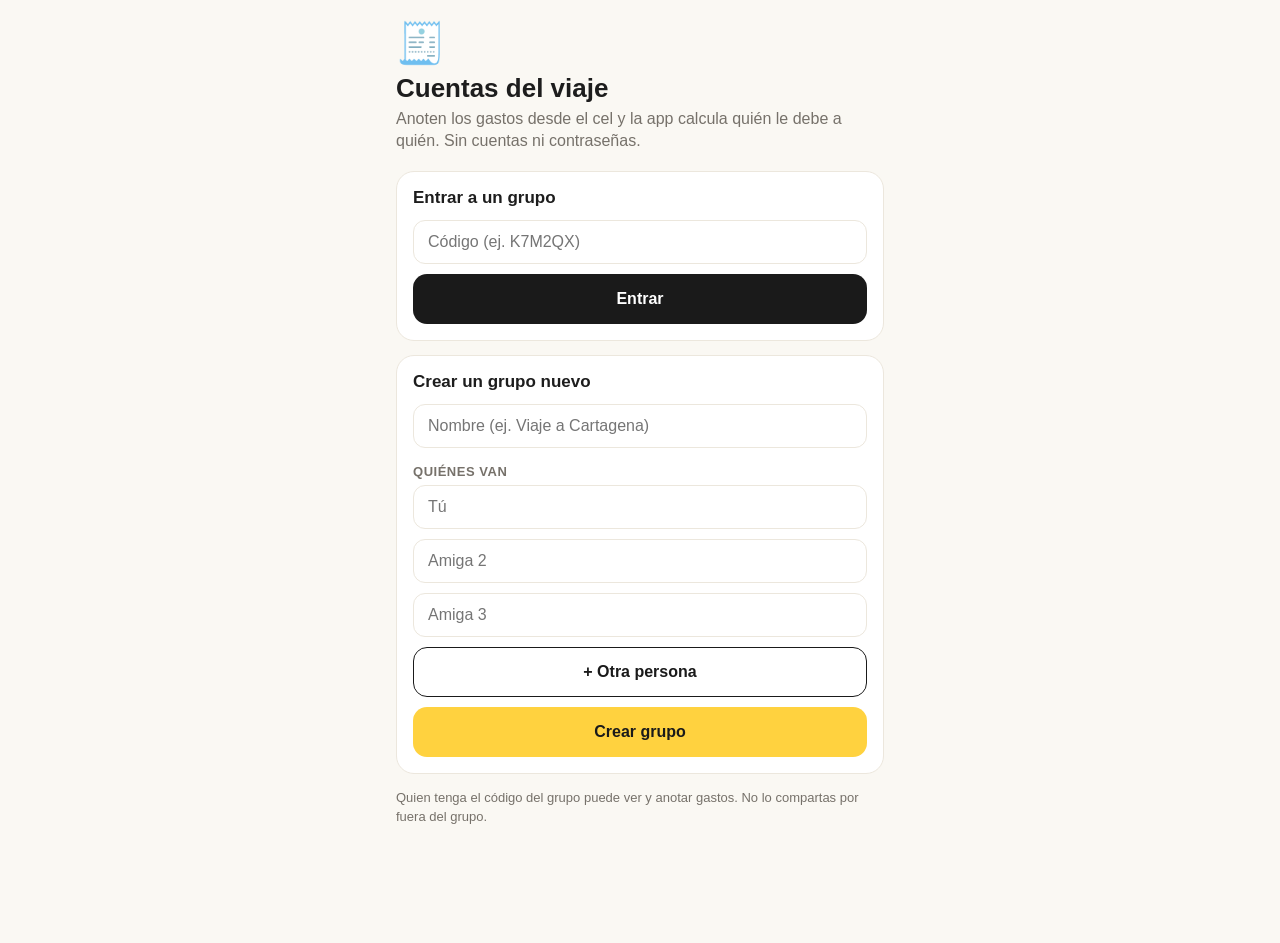
==== viaje/index.html @ 3c7a9ba4 "Agrega /viaje: cuentas compartidas del viaje (tipo Splitwise) Página independiente, sin enlaces desd" ====
<!DOCTYPE html>
<html lang="es">
<head>
<meta charset="utf-8">
<meta name="viewport" content="width=device-width, initial-scale=1, viewport-fit=cover">
<meta name="robots" content="noindex, nofollow">
<meta name="theme-color" content="#1A1A1A">
<title>Cuentas del viaje</title>
<style>
:root{--neg:#1A1A1A;--am:#FFD23F;--bg:#FAF8F3;--tx:#1d1d1d;--mut:#76716a;--ok:#1f8a4c;--debe:#c2410c;--card:#fff;--line:#ece7dd}
*{box-sizing:border-box;-webkit-tap-highlight-color:transparent}
html,body{margin:0;background:var(--bg);color:var(--tx);font-family:-apple-system,BlinkMacSystemFont,"Segoe UI",Roboto,Helvetica,Arial,sans-serif;font-size:16px;-webkit-font-smoothing:antialiased}
body{padding-bottom:calc(96px + env(safe-area-inset-bottom))}
.wrap{max-width:520px;margin:0 auto;padding:20px 16px}
h1{font-size:26px;margin:6px 0 4px}
h2{font-size:17px;margin:0 0 12px}
h3{font-size:19px;margin:0 0 14px}
.sub{color:var(--mut);margin:0 0 18px;line-height:1.4}
.logo{font-size:40px}
.card{background:var(--card);border:1px solid var(--line);border-radius:18px;padding:16px;margin-bottom:14px}
input,select{width:100%;font:inherit;font-size:16px;padding:12px 14px;border:1.5px solid var(--line);border-radius:12px;background:#fff;color:var(--tx);margin-bottom:10px;outline:none}
input:focus,select:focus{border-color:var(--neg)}
label{display:block;font-size:13px;font-weight:700;color:var(--mut);margin:6px 0 6px;text-transform:uppercase;letter-spacing:.04em}
.btn{display:flex;align-items:center;justify-content:center;gap:8px;width:100%;min-height:50px;border:0;border-radius:14px;background:var(--neg);color:#fff;font:inherit;font-weight:800;font-size:16px;cursor:pointer}
.btn:disabled{opacity:.5}
.btn.ghost{background:#fff;color:var(--neg);border:1.5px solid var(--neg);margin-bottom:10px}
.btn.yellow{background:var(--am);color:var(--neg)}
.btn.small{min-height:40px;width:auto;padding:0 14px;font-size:14px;border-radius:12px}
.btn.danger{background:#b91c1c}
.top{position:sticky;top:0;z-index:5;background:var(--neg);color:#fff;padding:14px 16px 10px;padding-top:calc(14px + env(safe-area-inset-top))}
.top .in{max-width:520px;margin:0 auto}
.top .t1{display:flex;align-items:center;justify-content:space-between;gap:10px}
.top .name{font-weight:800;font-size:19px;overflow:hidden;text-overflow:ellipsis;white-space:nowrap}
.code{display:inline-block;background:var(--am);color:var(--neg);font-weight:900;letter-spacing:.12em;border-radius:8px;padding:3px 9px;font-size:14px}
.top .row2{display:flex;gap:8px;align-items:center;margin-top:8px;flex-wrap:wrap}
.top a,.top button.lnk{color:#fff;background:#ffffff22;border:0;border-radius:10px;padding:7px 12px;font:inherit;font-size:13px;font-weight:700;text-decoration:none;cursor:pointer}
.tabs{display:flex;gap:6px;background:#ece7dd;border-radius:14px;padding:4px;margin:14px 0}
.tabs button{flex:1;border:0;background:transparent;font:inherit;font-weight:800;font-size:15px;padding:11px 6px;border-radius:11px;color:var(--mut);cursor:pointer}
.tabs button.on{background:#fff;color:var(--neg);box-shadow:0 1px 3px #0002}
.resumen-top{display:flex;gap:10px}
.resumen-top>div{flex:1;background:#fff;border:1px solid var(--line);border-radius:16px;padding:12px}
.resumen-top small{display:block;color:var(--mut);font-size:12px;font-weight:700;text-transform:uppercase;letter-spacing:.04em}
.resumen-top b{font-size:20px}
.pos{color:var(--ok)}.neg{color:var(--debe)}
.item{display:flex;align-items:center;gap:12px;padding:13px 0;border-bottom:1px solid var(--line);cursor:pointer}
.item:last-child{border-bottom:0}
.item .em{font-size:24px;width:36px;text-align:center}
.item .mid{flex:1;min-width:0}
.item .d{font-weight:700;overflow:hidden;text-overflow:ellipsis;white-space:nowrap}
.item .s{color:var(--mut);font-size:13px;margin-top:2px}
.item .m{font-weight:800;text-align:right;white-space:nowrap}
.item .m small{display:block;font-weight:600;color:var(--mut);font-size:12px}
.empty{text-align:center;color:var(--mut);padding:26px 10px;line-height:1.5}
.fab{position:fixed;right:18px;bottom:calc(20px + env(safe-area-inset-bottom));z-index:6;background:var(--am);color:var(--neg);border:0;border-radius:999px;height:58px;padding:0 22px;font:inherit;font-weight:900;font-size:17px;box-shadow:0 6px 18px #0004;cursor:pointer}
.ov{position:fixed;inset:0;background:#000a;z-index:20;display:flex;align-items:flex-end;justify-content:center}
.sh{background:#fff;width:100%;max-width:520px;max-height:92vh;overflow:auto;border-radius:22px 22px 0 0;padding:20px 16px calc(20px + env(safe-area-inset-bottom))}
.money{position:relative}
.money span{position:absolute;left:14px;top:12px;font-weight:800;color:var(--mut)}
.money input{padding-left:30px;font-size:22px;font-weight:800}
.chips{display:flex;flex-wrap:wrap;gap:8px;margin-bottom:10px}
.chip{border:1.5px solid var(--line);background:#fff;border-radius:999px;padding:9px 14px;font:inherit;font-size:15px;font-weight:700;cursor:pointer;color:var(--tx)}
.chip.on{background:var(--neg);color:#fff;border-color:var(--neg)}
.seg{display:flex;gap:6px;margin-bottom:12px}
.seg button{flex:1;border:1.5px solid var(--line);background:#fff;border-radius:12px;padding:10px 4px;font:inherit;font-weight:800;font-size:14px;cursor:pointer;color:var(--mut)}
.seg button.on{background:var(--am);border-color:var(--am);color:var(--neg)}
.prow{display:flex;align-items:center;gap:10px;margin-bottom:8px}
.prow .n{flex:1;font-weight:700}
.prow input{width:120px;margin:0;text-align:right}
.resumen{background:#f4f1ea;border-radius:12px;padding:10px 12px;font-size:14px;margin:6px 0 12px;line-height:1.4}
.resumen.bad{background:#fde8e1;color:#9a3412}
.bal{display:flex;justify-content:space-between;padding:10px 0;border-bottom:1px solid var(--line)}
.bal:last-child{border-bottom:0}
.pay{padding:12px 0;border-bottom:1px solid var(--line);display:flex;align-items:center;gap:10px;justify-content:space-between}
.pay:last-child{border-bottom:0}
.pay .tx{flex:1;line-height:1.35}
.toast{position:fixed;left:50%;transform:translateX(-50%);bottom:calc(92px + env(safe-area-inset-bottom));background:var(--neg);color:#fff;padding:12px 18px;border-radius:14px;z-index:40;font-weight:700;max-width:90%;text-align:center}
.fine{color:var(--mut);font-size:13px;line-height:1.5;display:block;margin-top:14px}
.x{background:none;border:0;color:var(--mut);font-size:20px;cursor:pointer;padding:6px 10px}
.spin{text-align:center;padding:60px 0;color:var(--mut)}
</style>
</head>
<body>
<div id="app"></div>
<div id="sheet"></div>
<div id="toast"></div>
<script>
(function(){
'use strict';
var API='https://kqrfcdfygskzhsdzzcze.supabase.co/rest/v1/rpc/';
var KEY='sb_publishable_KfkIr6TlW6ivuT5cD0g9Kg_EuZwDKJ9';
var CATS=[['🍽️','Comida'],['🛒','Mercado'],['🚗','Transporte'],['🏨','Hospedaje'],['🎉','Plan'],['💸','Otro']];
var MESES=['ene','feb','mar','abr','may','jun','jul','ago','sep','oct','nov','dic'];
var app=document.getElementById('app'), sheetEl=document.getElementById('sheet'), toastEl=document.getElementById('toast');
var S={code:null,data:null,raw:'',me:null,tab:'gastos',busy:false};

function esc(s){return String(s==null?'':s).replace(/[&<>"']/g,function(c){return {'&':'&amp;','<':'&lt;','>':'&gt;','"':'&quot;',"'":'&#39;'}[c];});}
function fmt(n){var neg=n<0;var s=String(Math.round(Math.abs(n))).replace(/\B(?=(\d{3})+(?!\d))/g,'.');return (neg?'-':'')+'$'+s;}
function ls(k,v){try{if(v===undefined)return localStorage.getItem(k);if(v===null)localStorage.removeItem(k);else localStorage.setItem(k,v);}catch(e){}return null;}
function toast(t){toastEl.innerHTML='<div class="toast">'+esc(t)+'</div>';clearTimeout(toast._t);toast._t=setTimeout(function(){toastEl.innerHTML='';},2800);}
function fecha(f){if(!f)return '';var p=String(f).split('-');return parseInt(p[2],10)+' '+MESES[parseInt(p[1],10)-1];}
function emoji(c){for(var i=0;i<CATS.length;i++)if(CATS[i][1]===c)return CATS[i][0];return '🧾';}

function rpc(fn,args){
  return fetch(API+fn,{method:'POST',headers:{'apikey':KEY,'Content-Type':'application/json'},body:JSON.stringify(args||{})})
    .then(function(r){return r.text().then(function(t){var j=null;try{j=t?JSON.parse(t):null;}catch(e){}
      if(!r.ok)throw new Error((j&&j.message)||'No se pudo conectar. Revisa tu internet.');return j;});});
}

/* ---------- cálculo ---------- */
function nombre(d,id){for(var i=0;i<d.miembros.length;i++)if(d.miembros[i].id===id)return d.miembros[i].nombre;return '?';}
function calc(d){
  var net={};d.miembros.forEach(function(m){net[m.id]=0;});
  d.gastos.forEach(function(g){net[g.pagador_id]+=g.monto;g.reparto.forEach(function(r){net[r.miembro_id]-=r.monto;});});
  d.pagos.forEach(function(p){net[p.de_id]+=p.monto;net[p.para_id]-=p.monto;});
  return net;
}
function liquidar(net){
  var cr=[],de=[];
  Object.keys(net).forEach(function(id){if(net[id]>0)cr.push([id,net[id]]);else if(net[id]<0)de.push([id,-net[id]]);});
  cr.sort(function(a,b){return b[1]-a[1];});de.sort(function(a,b){return b[1]-a[1];});
  var i=0,j=0,out=[];
  while(i<de.length&&j<cr.length){
    var x=Math.min(de[i][1],cr[j][1]);
    out.push({de:de[i][0],para:cr[j][0],monto:x});
    de[i][1]-=x;cr[j][1]-=x;
    if(de[i][1]===0)i++;if(cr[j][1]===0)j++;
  }
  return out;
}

/* ---------- pantallas ---------- */
function home(){
  S.code=null;S.data=null;S.raw='';
  app.innerHTML='<main class="wrap"><div class="logo">🧾</div><h1>Cuentas del viaje</h1>'+
  '<p class="sub">Anoten los gastos desde el cel y la app calcula quién le debe a quién. Sin cuentas ni contraseñas.</p>'+
  '<div class="card"><h2>Entrar a un grupo</h2><input id="cod" placeholder="Código (ej. K7M2QX)" maxlength="6" autocapitalize="characters" autocomplete="off"><button class="btn" id="ent">Entrar</button></div>'+
  '<div class="card"><h2>Crear un grupo nuevo</h2><input id="gn" placeholder="Nombre (ej. Viaje a Cartagena)" maxlength="60">'+
  '<label>Quiénes van</label><div id="nm"><input class="pn" placeholder="Tú" maxlength="30"><input class="pn" placeholder="Amiga 2" maxlength="30"><input class="pn" placeholder="Amiga 3" maxlength="30"></div>'+
  '<button class="btn ghost" id="addn">+ Otra persona</button><button class="btn yellow" id="crear">Crear grupo</button></div>'+
  '<small class="fine">Quien tenga el código del grupo puede ver y anotar gastos. No lo compartas por fuera del grupo.</small></main>';
  document.getElementById('ent').onclick=function(){var c=document.getElementById('cod').value.trim().toUpperCase();if(c.length<4)return toast('Escribe el código del grupo');abrir(c);};
  document.getElementById('addn').onclick=function(){var i=document.createElement('input');i.className='pn';i.placeholder='Otra persona';i.maxLength=30;document.getElementById('nm').appendChild(i);i.focus();};
  document.getElementById('crear').onclick=function(){
    var n=document.getElementById('gn').value.trim();
    var ms=[].slice.call(document.querySelectorAll('.pn')).map(function(x){return x.value.trim();}).filter(Boolean);
    if(!n)return toast('Ponle nombre al grupo');
    if(ms.length<2)return toast('Pon al menos 2 personas');
    var b=this;b.disabled=true;
    rpc('viaje_crear_grupo',{p_nombre:n,p_miembros:ms}).then(function(r){abrir(r.codigo);}).catch(function(e){b.disabled=false;toast(e.message);});
  };
}

function abrir(code){
  app.innerHTML='<div class="spin">Cargando…</div>';
  rpc('viaje_estado',{p_codigo:code}).then(function(d){
    if(!d){toast('No encontré ese código');ls('viaje.code',null);try{history.replaceState(null,'',location.pathname);}catch(e){}return home();}
    S.code=d.grupo.codigo;S.data=d;S.raw=JSON.stringify(d);S.tab='gastos';
    ls('viaje.code',S.code);try{history.replaceState(null,'','#'+S.code);}catch(e){}
    var me=ls('viaje.me.'+S.code);
    S.me=(me&&d.miembros.some(function(m){return m.id===me;}))?me:null;
    grupo();
    if(!S.me&&ls('viaje.me.skip.'+S.code)!=='1')preguntarYo();
  }).catch(function(e){
    app.innerHTML='<main class="wrap"><div class="card"><h2>Ay, no cargó</h2><p class="sub">'+esc(e.message)+'</p><button class="btn" id="re">Reintentar</button><div style="height:10px"></div><button class="btn ghost" id="sal">Volver al inicio</button></div></main>';
    document.getElementById('re').onclick=function(){abrir(code);};
    document.getElementById('sal').onclick=function(){ls('viaje.code',null);home();};
  });
}

function refrescar(){
  return rpc('viaje_estado',{p_codigo:S.code}).then(function(d){
    if(!d)return;var raw=JSON.stringify(d);
    if(raw!==S.raw){S.raw=raw;S.data=d;grupo();}
  });
}

function grupo(){
  var d=S.data,net=calc(d),y=window.scrollY;
  var total=d.gastos.reduce(function(a,g){return a+g.monto;},0);
  var yo=S.me?net[S.me]:null;
  var tuTxt='';
  if(S.me){var cls=yo>0?'pos':(yo<0?'neg':'');var lab=yo>0?'Te deben':(yo<0?'Debes':'Estás a paz');tuTxt='<div><small>'+lab+'</small><b class="'+cls+'">'+(yo===0?'y salvo ✅':fmt(Math.abs(yo)))+'</b></div>';}
  var html='<div class="top"><div class="in"><div class="t1"><div class="name">'+esc(d.grupo.nombre)+'</div><span class="code">'+esc(d.grupo.codigo)+'</span></div>'+
    '<div class="row2"><button class="lnk" data-a="invitar">📲 Invitar</button><button class="lnk" data-a="yo">👤 '+(S.me?esc(nombre(d,S.me)):'¿Quién eres?')+'</button><button class="lnk" data-a="salir">Salir</button></div></div></div>'+
    '<main class="wrap"><div class="resumen-top"><div><small>Total gastado</small><b>'+fmt(total)+'</b></div>'+tuTxt+'</div>'+
    '<div class="tabs"><button data-a="tab" data-t="gastos" class="'+(S.tab==='gastos'?'on':'')+'">Gastos</button><button data-a="tab" data-t="saldos" class="'+(S.tab==='saldos'?'on':'')+'">Quién debe a quién</button></div>';
  html+=S.tab==='gastos'?vistaGastos(d):vistaSaldos(d,net);
  html+='</main><button class="fab" data-a="nuevo">+ Gasto</button>';
  app.innerHTML=html;
  window.scrollTo(0,y);
}

function vistaGastos(d){
  if(!d.gastos.length)return '<div class="card empty">Aún no hay gastos.<br>Toca <b>+ Gasto</b> y anota el primero 🎉</div>';
  var h='<div class="card" style="padding:4px 16px">';
  d.gastos.forEach(function(g){
    var mia=null;if(S.me)g.reparto.forEach(function(r){if(r.miembro_id===S.me)mia=r.monto;});
    h+='<div class="item" data-a="gasto" data-id="'+esc(g.id)+'"><div class="em">'+emoji(g.categoria)+'</div><div class="mid"><div class="d">'+esc(g.descripcion)+'</div><div class="s">Pagó '+esc(nombre(d,g.pagador_id))+' · '+fecha(g.fecha)+'</div></div>'+
       '<div class="m">'+fmt(g.monto)+(S.me?'<small>'+(mia!==null?'tu parte '+fmt(mia):'no entras')+'</small>':'')+'</div></div>';
  });
  return h+'</div>';
}

function vistaSaldos(d,net){
  var sug=liquidar(net),h='';
  h+='<div class="card"><h2>Para quedar a mano</h2>';
  if(!sug.length)h+='<div class="empty" style="padding:10px">Todo cuadrado, nadie debe nada ✅</div>';
  sug.forEach(function(s,i){
    h+='<div class="pay"><div class="tx"><b>'+esc(nombre(d,s.de))+'</b> le paga <b>'+fmt(s.monto)+'</b> a <b>'+esc(nombre(d,s.para))+'</b></div><button class="btn small" data-a="pagado" data-i="'+i+'">Ya pagó</button></div>';
  });
  h+='<small class="fine" style="margin-top:8px">Cuando alguien pague, toca "Ya pagó" para que se descuente. La plata se mueve por fuera (Nequi, efectivo…).</small></div>';
  h+='<div class="card"><h2>Saldo de cada una</h2>';
  d.miembros.forEach(function(m){var v=net[m.id];h+='<div class="bal"><span>'+esc(m.nombre)+'</span><b class="'+(v>0?'pos':(v<0?'neg':''))+'">'+(v>0?'le deben '+fmt(v):(v<0?'debe '+fmt(-v):'a paz y salvo'))+'</b></div>';});
  h+='</div>';
  if(d.pagos.length){
    h+='<div class="card"><h2>Pagos registrados</h2>';
    d.pagos.forEach(function(p){h+='<div class="pay"><div class="tx">'+esc(nombre(d,p.de_id))+' → '+esc(nombre(d,p.para_id))+' · <b>'+fmt(p.monto)+'</b></div><button class="x" data-a="borrarpago" data-id="'+esc(p.id)+'" aria-label="Borrar pago">🗑️</button></div>';});
    h+='</div>';
  }
  h+='<div class="card"><h2>¿Se une alguien más?</h2><div style="display:flex;gap:8px"><input id="nuevom" placeholder="Nombre" maxlength="30" style="margin:0"><button class="btn small" data-a="addm" style="min-height:48px">Agregar</button></div></div>';
  return h;
}

/* ---------- hojas ---------- */
function abrirSheet(html){sheetEl.innerHTML='<div class="ov" id="ov"><div class="sh">'+html+'</div></div>';document.getElementById('ov').addEventListener('click',function(e){if(e.target.id==='ov')cerrarSheet();});}
function cerrarSheet(){sheetEl.innerHTML='';}
function sheetOpen(){return sheetEl.innerHTML!=='';}

function preguntarYo(){
  var d=S.data,h='<h3>¿Quién eres tú?</h3><p class="sub">Así te muestro tus saldos y te pongo a ti de pagador por defecto.</p>';
  d.miembros.forEach(function(m){h+='<button class="btn ghost" data-a="soyyo" data-id="'+esc(m.id)+'">'+esc(m.nombre)+'</button>';});
  h+='<button class="btn" style="background:#e7e2d8;color:#1a1a1a" data-a="soloveo">Solo estoy mirando</button>';
  abrirSheet(h);
}

function invitar(){
  var link=location.origin+location.pathname+'#'+S.code;
  var msg='Entra a las cuentas de "'+S.data.grupo.nombre+'": '+link+'\nCódigo: '+S.code;
  abrirSheet('<h3>Invitar al grupo</h3><p class="sub">Mándales el link por WhatsApp. Al abrirlo eligen quiénes son y listo.</p>'+
    '<a class="btn yellow" style="text-decoration:none" target="_blank" rel="noopener" href="https://wa.me/?text='+encodeURIComponent(msg)+'">Enviar por WhatsApp</a><div style="height:10px"></div>'+
    '<button class="btn ghost" data-a="copiar">Copiar link</button>'+
    '<div class="resumen" id="lk" style="word-break:break-all">'+esc(link)+'<br>Código: <b>'+esc(S.code)+'</b></div>'+
    '<button class="btn" style="background:#e7e2d8;color:#1a1a1a" data-a="cerrar">Cerrar</button>');
  S.link=link;
}

/* ---------- nuevo gasto ---------- */
var F=null;
function nuevoGasto(){
  var d=S.data;
  F={desc:'',monto:0,cat:'Comida',pagador:S.me||d.miembros[0].id,modo:'igual',sel:{},vals:{}};
  d.miembros.forEach(function(m){F.sel[m.id]=true;});
  var h='<h3>Nuevo gasto</h3><input id="fd" placeholder="¿En qué se gastó? (ej. Almuerzo)" maxlength="80" autocomplete="off">'+
    '<div class="money"><span>$</span><input id="fm" inputmode="numeric" placeholder="0" autocomplete="off"></div>'+
    '<label>Categoría</label><div class="chips" id="fc">'+CATS.map(function(c){return '<button class="chip'+(c[1]===F.cat?' on':'')+'" data-a="cat" data-c="'+c[1]+'">'+c[0]+' '+c[1]+'</button>';}).join('')+'</div>'+
    '<label>¿Quién pagó?</label><select id="fp">'+d.miembros.map(function(m){return '<option value="'+esc(m.id)+'"'+(m.id===F.pagador?' selected':'')+'>'+esc(m.nombre)+'</option>';}).join('')+'</select>'+
    '<label>¿Cómo se divide?</label><div class="seg" id="fmode"><button data-a="modo" data-m="igual" class="on">Igual</button><button data-a="modo" data-m="exacto">Exacto</button><button data-a="modo" data-m="pct">%</button><button data-a="modo" data-m="partes">Partes</button></div>'+
    '<div id="split"></div><div class="resumen" id="resumen"></div>'+
    '<button class="btn yellow" id="guardar" data-a="guardar">Guardar gasto</button><div style="height:10px"></div><button class="btn" style="background:#e7e2d8;color:#1a1a1a" data-a="cerrar">Cancelar</button>';
  abrirSheet(h);
  var fm=document.getElementById('fm');
  fm.addEventListener('input',function(){var n=parseInt(fm.value.replace(/\D/g,''),10)||0;F.monto=n;fm.value=n?String(n).replace(/\B(?=(\d{3})+(?!\d))/g,'.'):'';upd();});
  document.getElementById('fd').addEventListener('input',function(e){F.desc=e.target.value;});
  document.getElementById('fp').addEventListener('change',function(e){F.pagador=e.target.value;});
  dibujarSplit();upd();
  setTimeout(function(){document.getElementById('fd').focus();},50);
}
function dibujarSplit(){
  var d=S.data,box=document.getElementById('split'),h='';
  if(F.modo==='igual'){
    h='<div class="chips">'+d.miembros.map(function(m){return '<button class="chip'+(F.sel[m.id]?' on':'')+'" data-a="sel" data-id="'+esc(m.id)+'">'+esc(m.nombre)+'</button>';}).join('')+'</div>';
  }else{
    var ph=F.modo==='exacto'?'$ 0':(F.modo==='pct'?'0 %':'1');
    h=d.miembros.map(function(m){
      var v=F.vals[m.id]!==undefined?F.vals[m.id]:(F.modo==='partes'?'1':'');
      return '<div class="prow"><div class="n">'+esc(m.nombre)+'</div><input data-vid="'+esc(m.id)+'" inputmode="'+(F.modo==='exacto'?'numeric':'decimal')+'" placeholder="'+ph+'" value="'+esc(v)+'"></div>';
    }).join('');
  }
  box.innerHTML=h;
  [].slice.call(box.querySelectorAll('input[data-vid]')).forEach(function(inp){
    inp.addEventListener('input',function(){F.vals[inp.getAttribute('data-vid')]=inp.value;upd();});
  });
}
function repartir(){
  var d=S.data,ids=d.miembros.map(function(m){return m.id;}),T=F.monto,list=[],i;
  if(!T)return {msg:'Pon el monto'};
  function conResto(pesos){ // pesos: [{id,w}] reparte T proporcional a w
    var W=pesos.reduce(function(a,p){return a+p.w;},0);if(!W)return null;
    var out=pesos.map(function(p){return {miembro_id:p.id,monto:Math.floor(T*p.w/W)};});
    var rest=T-out.reduce(function(a,p){return a+p.monto;},0);
    for(i=0;rest>0&&i<out.length;i=(i+1)%out.length){out[i].monto+=1;rest--;}
    return out;
  }
  if(F.modo==='igual'){
    var sel=ids.filter(function(id){return F.sel[id];});
    if(!sel.length)return {msg:'Escoge al menos una persona'};
    return {list:conResto(sel.map(function(id){return {id:id,w:1};})),info:'Cada una aprox. '+fmt(T/sel.length)};
  }
  if(F.modo==='exacto'){
    var s=0;ids.forEach(function(id){var v=parseInt(String(F.vals[id]||'').replace(/\D/g,''),10)||0;s+=v;if(v>0)list.push({miembro_id:id,monto:v});});
    if(s!==T)return {msg:s<T?'Faltan '+fmt(T-s)+' por asignar':'Te pasaste por '+fmt(s-T),bad:true};
    return {list:list,info:'Cuadra perfecto ✅'};
  }
  var ws=[],tot=0;
  ids.forEach(function(id){var v=parseFloat(String(F.vals[id]===undefined&&F.modo==='partes'?'1':(F.vals[id]||'')).replace(',','.'))||0;if(v>0){ws.push({id:id,w:v});tot+=v;}});
  if(!ws.length)return {msg:'Pon los valores de cada una',bad:true};
  if(F.modo==='pct'&&Math.abs(tot-100)>0.01)return {msg:'Los porcentajes suman '+(Math.round(tot*100)/100)+'% (deben sumar 100%)',bad:true};
  return {list:conResto(ws),info:F.modo==='pct'?'Suma 100% ✅':'Total de partes: '+tot};
}
function upd(){
  var r=document.getElementById('resumen');if(!r||!F)return;
  var x=repartir();
  r.className='resumen'+(x.bad?' bad':'');
  r.textContent=x.list?x.info:(x.msg||'');
}
function guardar(){
  var x=repartir();
  if(!F.desc.trim())return toast('Falta la descripción');
  if(!x.list)return toast(x.msg||'Revisa el reparto');
  var b=document.getElementById('guardar');b.disabled=true;
  rpc('viaje_agregar_gasto',{p_codigo:S.code,p_descripcion:F.desc.trim(),p_monto:F.monto,p_pagador:F.pagador,p_reparto:x.list,p_categoria:F.cat})
    .then(function(){cerrarSheet();toast('Gasto guardado ✅');S.tab='gastos';S.raw='';return refrescar();})
    .catch(function(e){b.disabled=false;toast(e.message);});
}

/* ---------- detalle de gasto ---------- */
function detalle(id){
  var d=S.data,g=d.gastos.filter(function(x){return x.id===id;})[0];if(!g)return;
  var h='<h3>'+emoji(g.categoria)+' '+esc(g.descripcion)+'</h3><p class="sub">'+fmt(g.monto)+' · pagó '+esc(nombre(d,g.pagador_id))+' · '+fecha(g.fecha)+'</p><div class="card" style="padding:4px 16px">';
  g.reparto.forEach(function(r){h+='<div class="bal"><span>'+esc(nombre(d,r.miembro_id))+'</span><b>'+fmt(r.monto)+'</b></div>';});
  h+='</div><button class="btn danger" data-a="borrar" data-id="'+esc(g.id)+'">Borrar gasto</button><div style="height:10px"></div><button class="btn" style="background:#e7e2d8;color:#1a1a1a" data-a="cerrar">Cerrar</button>';
  abrirSheet(h);
}

/* ---------- eventos ---------- */
var armado={};
document.addEventListener('click',function(e){
  var t=e.target.closest('[data-a]');if(!t)return;
  var a=t.getAttribute('data-a');
  if(a==='tab'){S.tab=t.getAttribute('data-t');grupo();}
  else if(a==='nuevo'){nuevoGasto();}
  else if(a==='gasto'){detalle(t.getAttribute('data-id'));}
  else if(a==='cerrar'){cerrarSheet();}
  else if(a==='invitar'){invitar();}
  else if(a==='copiar'){
    var ok=false;try{navigator.clipboard.writeText(S.link).then(function(){toast('Link copiado');},function(){toast('Copia el link de abajo');});ok=true;}catch(err){}
    if(!ok)toast('Copia el link de abajo');
  }
  else if(a==='yo'){preguntarYo();}
  else if(a==='soyyo'){S.me=t.getAttribute('data-id');ls('viaje.me.'+S.code,S.me);cerrarSheet();grupo();}
  else if(a==='soloveo'){ls('viaje.me.skip.'+S.code,'1');cerrarSheet();}
  else if(a==='salir'){ls('viaje.code',null);try{history.replaceState(null,'',location.pathname);}catch(err){}home();}
  else if(a==='cat'){F.cat=t.getAttribute('data-c');[].slice.call(document.querySelectorAll('#fc .chip')).forEach(function(c){c.classList.toggle('on',c.getAttribute('data-c')===F.cat);});}
  else if(a==='modo'){F.modo=t.getAttribute('data-m');[].slice.call(document.querySelectorAll('#fmode button')).forEach(function(c){c.classList.toggle('on',c.getAttribute('data-m')===F.modo);});dibujarSplit();upd();}
  else if(a==='sel'){var id=t.getAttribute('data-id');F.sel[id]=!F.sel[id];t.classList.toggle('on',F.sel[id]);upd();}
  else if(a==='guardar'){guardar();}
  else if(a==='borrar'){
    var gid=t.getAttribute('data-id');
    if(armado.b!==gid){armado.b=gid;t.textContent='¿Seguro? Toca otra vez para borrar';return;}
    armado.b=null;t.disabled=true;
    rpc('viaje_borrar_gasto',{p_codigo:S.code,p_id:gid}).then(function(){cerrarSheet();toast('Gasto borrado');S.raw='';return refrescar();}).catch(function(er){t.disabled=false;toast(er.message);});
  }
  else if(a==='pagado'){
    var d=S.data,sug=liquidar(calc(d)),s=sug[parseInt(t.getAttribute('data-i'),10)];if(!s)return;
    var key='p'+t.getAttribute('data-i')+s.de+s.para+s.monto;
    if(armado.p!==key){armado.p=key;t.textContent='¿Seguro?';return;}
    armado.p=null;t.disabled=true;
    rpc('viaje_agregar_pago',{p_codigo:S.code,p_de:s.de,p_para:s.para,p_monto:s.monto}).then(function(){toast('Pago registrado ✅');S.raw='';return refrescar();}).catch(function(er){t.disabled=false;toast(er.message);});
  }
  else if(a==='borrarpago'){
    var pid=t.getAttribute('data-id');
    if(armado.d!==pid){armado.d=pid;toast('Toca otra vez para borrar el pago');return;}
    armado.d=null;
    rpc('viaje_borrar_pago',{p_codigo:S.code,p_id:pid}).then(function(){S.raw='';return refrescar();}).catch(function(er){toast(er.message);});
  }
  else if(a==='addm'){
    var inp=document.getElementById('nuevom'),n=inp.value.trim();if(!n)return toast('Escribe el nombre');
    rpc('viaje_agregar_miembro',{p_codigo:S.code,p_nombre:n}).then(function(){S.raw='';S.tab='saldos';toast('Agregada ✅');return refrescar();}).catch(function(er){toast(er.message.indexOf('duplicate')>=0?'Ya hay alguien con ese nombre':er.message);});
  }
});

/* actualizar solo cada 6 s para ver lo que anotan las demás */
setInterval(function(){if(S.code&&!document.hidden)refrescar().catch(function(){});},6000);
document.addEventListener('visibilitychange',function(){if(!document.hidden&&S.code)refrescar().catch(function(){});});

/* ---------- inicio ---------- */
var code=((location.hash||'').slice(1)||ls('viaje.code')||'').toUpperCase().replace(/[^A-Z0-9]/g,'');
if(code)abrir(code);else home();
})();
</script>
</body>
</html>
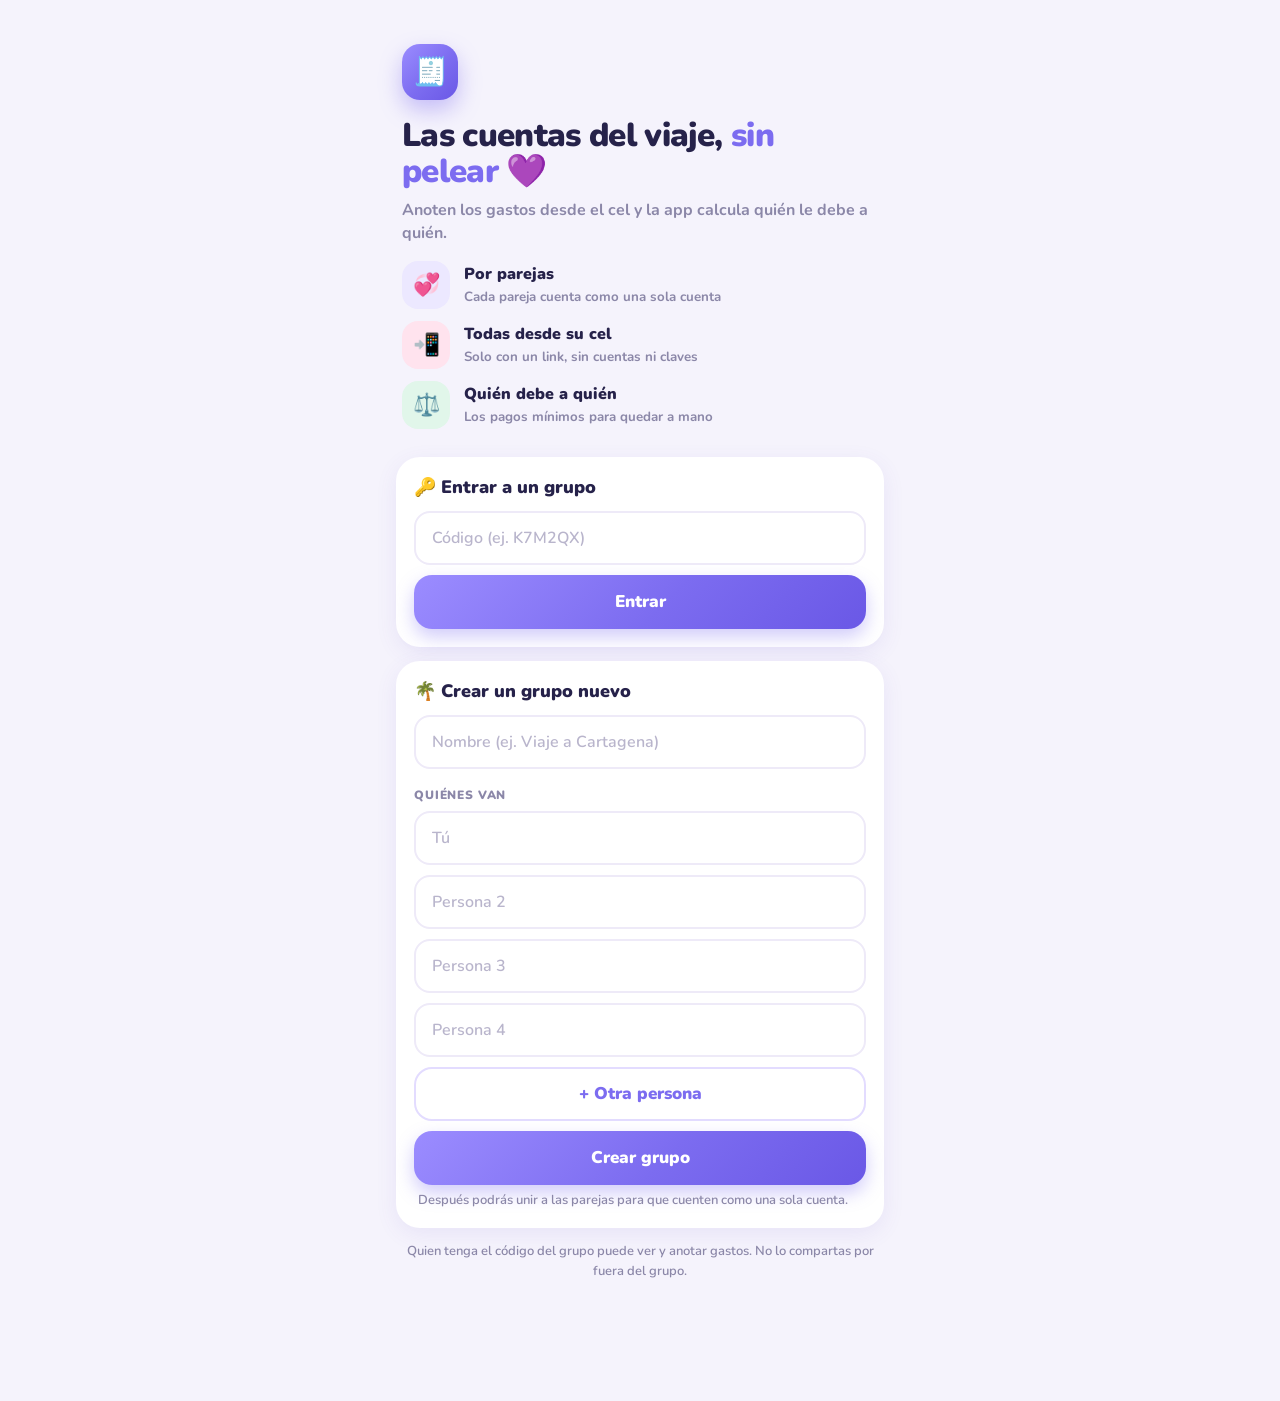
==== commit f8aa1c5c: "/viaje: parejas como una sola cuenta y diseño nuevo - Las parejas cuentan como una sola cuenta: los " ====
--- a/viaje/index.html
+++ b/viaje/index.html
@@ -4,79 +4,133 @@
 <meta charset="utf-8">
 <meta name="viewport" content="width=device-width, initial-scale=1, viewport-fit=cover">
 <meta name="robots" content="noindex, nofollow">
-<meta name="theme-color" content="#1A1A1A">
+<meta name="theme-color" content="#f5f3fc">
 <title>Cuentas del viaje</title>
+<link rel="preconnect" href="https://fonts.googleapis.com">
+<link rel="preconnect" href="https://fonts.gstatic.com" crossorigin>
+<link href="https://fonts.googleapis.com/css2?family=Nunito:wght@600;700;800;900&display=swap" rel="stylesheet">
 <style>
-:root{--neg:#1A1A1A;--am:#FFD23F;--bg:#FAF8F3;--tx:#1d1d1d;--mut:#76716a;--ok:#1f8a4c;--debe:#c2410c;--card:#fff;--line:#ece7dd}
+:root{--ink:#26224a;--mut:#8b87a8;--bg:#f5f3fc;--card:#fff;--line:#eeeaf8;--violet:#7c6cf0;--ok:#16a06a;--debe:#e2563b;--grad:linear-gradient(135deg,#9b8cff 0%,#7c6cf0 55%,#6a58e6 100%);--sh:0 6px 22px rgba(100,80,200,.09)}
 *{box-sizing:border-box;-webkit-tap-highlight-color:transparent}
-html,body{margin:0;background:var(--bg);color:var(--tx);font-family:-apple-system,BlinkMacSystemFont,"Segoe UI",Roboto,Helvetica,Arial,sans-serif;font-size:16px;-webkit-font-smoothing:antialiased}
-body{padding-bottom:calc(96px + env(safe-area-inset-bottom))}
-.wrap{max-width:520px;margin:0 auto;padding:20px 16px}
-h1{font-size:26px;margin:6px 0 4px}
-h2{font-size:17px;margin:0 0 12px}
-h3{font-size:19px;margin:0 0 14px}
-.sub{color:var(--mut);margin:0 0 18px;line-height:1.4}
-.logo{font-size:40px}
-.card{background:var(--card);border:1px solid var(--line);border-radius:18px;padding:16px;margin-bottom:14px}
-input,select{width:100%;font:inherit;font-size:16px;padding:12px 14px;border:1.5px solid var(--line);border-radius:12px;background:#fff;color:var(--tx);margin-bottom:10px;outline:none}
-input:focus,select:focus{border-color:var(--neg)}
-label{display:block;font-size:13px;font-weight:700;color:var(--mut);margin:6px 0 6px;text-transform:uppercase;letter-spacing:.04em}
-.btn{display:flex;align-items:center;justify-content:center;gap:8px;width:100%;min-height:50px;border:0;border-radius:14px;background:var(--neg);color:#fff;font:inherit;font-weight:800;font-size:16px;cursor:pointer}
+html,body{margin:0;background:var(--bg);color:var(--ink);font-family:"Nunito",-apple-system,BlinkMacSystemFont,"Segoe UI",Roboto,Helvetica,Arial,sans-serif;font-size:16px;-webkit-font-smoothing:antialiased}
+body{padding-bottom:calc(120px + env(safe-area-inset-bottom))}
+button{font-family:inherit}
+.wrap{max-width:520px;margin:0 auto;padding:0 16px}
+h2{font-size:18px;font-weight:900;margin:0 0 12px}
+h3{font-size:22px;font-weight:900;margin:2px 0 6px;letter-spacing:-.01em}
+.sub{color:var(--mut);margin:0 0 16px;line-height:1.45;font-weight:600}
+.card{background:var(--card);border-radius:24px;padding:18px;margin-bottom:14px;box-shadow:var(--sh)}
+input,select{width:100%;font:inherit;font-weight:700;font-size:16px;padding:14px 16px;border:2px solid var(--line);border-radius:16px;background:#fff;color:var(--ink);margin-bottom:10px;outline:none;transition:border-color .15s}
+input:focus,select:focus{border-color:var(--violet)}
+input::placeholder{color:#b9b5cc;font-weight:600}
+label{display:block;font-size:12px;font-weight:900;color:var(--mut);margin:8px 0 8px;text-transform:uppercase;letter-spacing:.07em}
+.btn{display:flex;align-items:center;justify-content:center;gap:8px;width:100%;min-height:54px;border:0;border-radius:18px;background:var(--grad);color:#fff;font-weight:900;font-size:17px;cursor:pointer;box-shadow:0 8px 18px rgba(124,108,240,.35);transition:transform .1s}
+.btn:active{transform:scale(.97)}
 .btn:disabled{opacity:.5}
-.btn.ghost{background:#fff;color:var(--neg);border:1.5px solid var(--neg);margin-bottom:10px}
-.btn.yellow{background:var(--am);color:var(--neg)}
-.btn.small{min-height:40px;width:auto;padding:0 14px;font-size:14px;border-radius:12px}
-.btn.danger{background:#b91c1c}
-.top{position:sticky;top:0;z-index:5;background:var(--neg);color:#fff;padding:14px 16px 10px;padding-top:calc(14px + env(safe-area-inset-top))}
-.top .in{max-width:520px;margin:0 auto}
-.top .t1{display:flex;align-items:center;justify-content:space-between;gap:10px}
-.top .name{font-weight:800;font-size:19px;overflow:hidden;text-overflow:ellipsis;white-space:nowrap}
-.code{display:inline-block;background:var(--am);color:var(--neg);font-weight:900;letter-spacing:.12em;border-radius:8px;padding:3px 9px;font-size:14px}
-.top .row2{display:flex;gap:8px;align-items:center;margin-top:8px;flex-wrap:wrap}
-.top a,.top button.lnk{color:#fff;background:#ffffff22;border:0;border-radius:10px;padding:7px 12px;font:inherit;font-size:13px;font-weight:700;text-decoration:none;cursor:pointer}
-.tabs{display:flex;gap:6px;background:#ece7dd;border-radius:14px;padding:4px;margin:14px 0}
-.tabs button{flex:1;border:0;background:transparent;font:inherit;font-weight:800;font-size:15px;padding:11px 6px;border-radius:11px;color:var(--mut);cursor:pointer}
-.tabs button.on{background:#fff;color:var(--neg);box-shadow:0 1px 3px #0002}
-.resumen-top{display:flex;gap:10px}
-.resumen-top>div{flex:1;background:#fff;border:1px solid var(--line);border-radius:16px;padding:12px}
-.resumen-top small{display:block;color:var(--mut);font-size:12px;font-weight:700;text-transform:uppercase;letter-spacing:.04em}
-.resumen-top b{font-size:20px}
+.btn.ghost{background:#fff;color:var(--violet);border:2px solid #e3dcff;box-shadow:none}
+.btn.soft{background:#efecfb;color:var(--ink);box-shadow:none}
+.btn.small{min-height:42px;width:auto;padding:0 16px;font-size:14px;border-radius:14px;box-shadow:none}
+.btn.danger{background:#e2563b;box-shadow:0 8px 18px rgba(226,86,59,.3)}
+.gap{height:10px}
+/* inicio */
+.welcome{padding:calc(44px + env(safe-area-inset-top)) 6px 8px}
+.welcome .logo{width:56px;height:56px;border-radius:18px;background:var(--grad);display:grid;place-items:center;font-size:28px;box-shadow:0 10px 22px rgba(124,108,240,.4);margin-bottom:18px}
+.welcome h1{font-size:33px;font-weight:900;margin:0 0 8px;letter-spacing:-.02em;line-height:1.1}
+.welcome h1 span{color:var(--violet)}
+.welcome p{margin:0 0 16px;color:var(--mut);line-height:1.45;font-weight:700}
+.feats{display:flex;flex-direction:column;gap:12px;margin:4px 0 20px}
+.feat{display:flex;align-items:center;gap:14px}
+.feat .tile{width:48px;height:48px;border-radius:16px;display:grid;place-items:center;font-size:22px;flex:none}
+.feat b{display:block;font-weight:900}.feat small{color:var(--mut);font-weight:700}
+.tile{display:grid;place-items:center}
+/* grupo */
+.topbar{display:flex;justify-content:space-between;align-items:center;padding-top:calc(14px + env(safe-area-inset-top))}
+.topr{display:flex;gap:10px}
+.rbtn{width:46px;height:46px;border-radius:50%;border:0;background:#fff;box-shadow:var(--sh);font-size:19px;cursor:pointer;color:var(--ink);font-weight:900}
+.rbtn:active{transform:scale(.94)}
+.greet{margin-top:18px;color:var(--mut);font-weight:800;font-size:15px}
+.gtitle{font-size:31px;font-weight:900;letter-spacing:-.02em;line-height:1.1;margin:2px 0 10px}
+.gmeta{display:flex;align-items:center;gap:10px;color:var(--mut);font-weight:700;font-size:14px;flex-wrap:wrap}
+.code{background:#ece8ff;border-radius:11px;padding:5px 10px;font-weight:900;letter-spacing:.14em;font-size:13.5px;color:var(--violet)}
+.hero2{position:relative;overflow:hidden;background:var(--grad);color:#fff;border-radius:30px;padding:20px;margin:16px 0 18px;box-shadow:0 16px 32px rgba(124,108,240,.4)}
+.hero2:before,.hero2:after{content:"";position:absolute;border-radius:50%;background:#ffffff1c}
+.hero2:before{width:160px;height:160px;right:-46px;top:-56px}
+.hero2:after{width:110px;height:110px;right:46px;bottom:-66px}
+.hk{font-size:13px;font-weight:800;opacity:.85;position:relative;z-index:1}
+.htot{font-size:40px;font-weight:900;letter-spacing:-.02em;margin:2px 0 14px;position:relative;z-index:1}
+.hpill{display:inline-flex;align-items:center;gap:8px;background:#ffffff30;border-radius:16px;padding:10px 14px;font-weight:800;font-size:15px;position:relative;z-index:1;cursor:default}
+.havs{position:absolute;right:18px;top:18px;display:flex;z-index:1}
+.havs>*+*{margin-left:-9px}
+.av{display:inline-flex;align-items:center;justify-content:center;border-radius:50%;font-weight:900;color:var(--ink);border:2.5px solid #fff;flex:none}
+.avp{display:inline-flex;flex:none}
+.avp .av+.av{margin-left:-11px}
+.fchips{display:flex;gap:8px;overflow-x:auto;margin:0 -16px 14px;padding:0 16px 4px;scrollbar-width:none}
+.fchips::-webkit-scrollbar{display:none}
+.fc{border:0;background:#fff;border-radius:16px;padding:10px 15px;font-weight:800;font-size:14px;white-space:nowrap;color:var(--mut);box-shadow:0 2px 8px rgba(100,80,200,.07);cursor:pointer}
+.fc.on{background:var(--ink);color:#fff}
+.gasto{display:flex;align-items:center;gap:12px;padding:14px;background:#fff;border-radius:22px;margin-bottom:10px;box-shadow:0 4px 14px rgba(100,80,200,.07);cursor:pointer;transition:transform .1s}
+.gasto:active{transform:scale(.98)}
+.gasto .em{width:48px;height:48px;border-radius:16px;display:grid;place-items:center;font-size:24px;flex:none}
+.gasto .mid{flex:1;min-width:0}
+.gasto .d{font-weight:900;overflow:hidden;text-overflow:ellipsis;white-space:nowrap}
+.gasto .s{color:var(--mut);font-size:13px;font-weight:700;margin-top:2px}
+.gasto .m{text-align:right;font-weight:900;font-size:17px;white-space:nowrap}
+.gasto .m small{display:block;font-size:12px;font-weight:800;margin-top:2px;color:var(--violet)}
+.empty{text-align:center;color:var(--mut);padding:34px 14px;line-height:1.5;font-weight:700}
+.empty .big{font-size:46px;display:block;margin-bottom:6px}
+.stats{display:flex;gap:10px;margin-bottom:14px}
+.stat{flex:1;background:#fff;border-radius:20px;padding:13px 12px;box-shadow:var(--sh)}
+.stat small{display:block;color:var(--mut);font-size:11.5px;font-weight:800;margin-bottom:2px}
+.stat b{font-size:17px;font-weight:900}
+.brow{margin-bottom:15px}.brow:last-child{margin-bottom:0}
+.bl{display:flex;justify-content:space-between;align-items:center;font-weight:800;margin-bottom:7px;font-size:14.5px;gap:8px}
+.bl .who{display:flex;align-items:center;gap:8px;min-width:0}
+.bar{height:12px;border-radius:9px;background:repeating-linear-gradient(135deg,#eeeaf9 0 6px,#f6f4fd 6px 12px);overflow:hidden}
+.bar i{display:block;height:100%;border-radius:9px}
+.nav{position:fixed;left:50%;transform:translateX(-50%);bottom:0;width:100%;max-width:560px;z-index:6;background:#fff;border-radius:28px 28px 0 0;box-shadow:0 -8px 28px rgba(100,80,200,.13);display:flex;align-items:center;justify-content:space-around;padding:10px 8px calc(12px + env(safe-area-inset-bottom))}
+.nb{flex:1;border:0;background:none;display:flex;flex-direction:column;align-items:center;gap:3px;font-size:22px;cursor:pointer;padding:4px 0;filter:grayscale(1);opacity:.5}
+.nb span{font-size:11.5px;font-weight:800;color:var(--ink)}
+.nb.on{filter:none;opacity:1}
+.nb.on span{color:var(--violet)}
+.navplus{width:60px;height:60px;border-radius:50%;border:0;background:var(--grad);color:#fff;font-size:34px;font-weight:600;margin:-34px 4px 0;box-shadow:0 12px 24px rgba(124,108,240,.55);cursor:pointer;flex:none;line-height:1}
+.navplus:active{transform:scale(.94)}
+.mi{display:flex;align-items:center;gap:14px;width:100%;background:#f8f6ff;border:0;border-radius:20px;padding:12px 14px;margin-bottom:10px;font-weight:800;font-size:16px;color:var(--ink);cursor:pointer;text-align:left}
+.mi .tile{width:44px;height:44px;border-radius:14px;font-size:21px;background:#ece8ff;flex:none}
+.ov{position:fixed;inset:0;background:#26224a99;z-index:20;display:flex;align-items:flex-end;justify-content:center;animation:fade .2s}
+.sh{background:#fff;width:100%;max-width:520px;max-height:92vh;overflow:auto;border-radius:30px 30px 0 0;padding:12px 18px calc(22px + env(safe-area-inset-bottom));animation:up .25s ease-out}
+.sh:before{content:"";display:block;width:42px;height:5px;border-radius:9px;background:#e6e1f3;margin:0 auto 14px}
+@keyframes up{from{transform:translateY(40px);opacity:.4}to{transform:none;opacity:1}}
+@keyframes fade{from{opacity:0}to{opacity:1}}
+.money{position:relative}
+.money span{position:absolute;left:18px;top:13px;font-weight:900;font-size:24px;color:var(--violet)}
+.money input{padding-left:40px;font-size:28px;font-weight:900;letter-spacing:-.01em}
+.chips{display:flex;flex-wrap:wrap;gap:8px;margin-bottom:10px}
+.chip{display:inline-flex;align-items:center;gap:7px;border:2px solid var(--line);background:#fff;border-radius:999px;padding:8px 14px;font-size:15px;font-weight:800;cursor:pointer;color:var(--ink)}
+.chip.on{background:#f1eefc;border-color:var(--violet);color:#4b3fb8}
+.chip .av{border:0}
+.seg{display:flex;gap:6px;margin-bottom:12px;background:#f1eefc;border-radius:16px;padding:4px}
+.seg button{flex:1;border:0;background:transparent;border-radius:12px;padding:10px 2px;font-weight:900;font-size:13.5px;cursor:pointer;color:var(--mut)}
+.seg button.on{background:#fff;color:var(--ink);box-shadow:0 2px 8px rgba(100,80,200,.14)}
+.prow{display:flex;align-items:center;gap:10px;margin-bottom:8px}
+.prow .n{flex:1;font-weight:800;display:flex;align-items:center;gap:9px;min-width:0}
+.prow input{width:120px;margin:0;text-align:right}
+.resumen{background:#f6f3ff;border-radius:16px;padding:12px 14px;font-size:14px;font-weight:800;margin:8px 0 14px;line-height:1.4;color:#5a4fb0}
+.resumen.bad{background:#ffece8;color:#c5402a}
+.line{display:flex;align-items:center;justify-content:space-between;gap:10px;padding:11px 0;border-bottom:1px solid var(--line);font-weight:800}
+.line:last-child{border-bottom:0}
+.line .who{display:flex;align-items:center;gap:10px;min-width:0}
+.pay{background:#fff;border-radius:22px;padding:14px;margin-bottom:10px;box-shadow:0 4px 14px rgba(100,80,200,.07)}
+.pay .r{display:flex;align-items:center;gap:10px;margin-bottom:10px}
+.pay .arrow{font-size:18px;color:var(--violet)}
+.pay .t{flex:1;font-weight:800;line-height:1.3}
+.pay .amt{font-weight:900;font-size:20px;color:var(--violet)}
 .pos{color:var(--ok)}.neg{color:var(--debe)}
-.item{display:flex;align-items:center;gap:12px;padding:13px 0;border-bottom:1px solid var(--line);cursor:pointer}
-.item:last-child{border-bottom:0}
-.item .em{font-size:24px;width:36px;text-align:center}
-.item .mid{flex:1;min-width:0}
-.item .d{font-weight:700;overflow:hidden;text-overflow:ellipsis;white-space:nowrap}
-.item .s{color:var(--mut);font-size:13px;margin-top:2px}
-.item .m{font-weight:800;text-align:right;white-space:nowrap}
-.item .m small{display:block;font-weight:600;color:var(--mut);font-size:12px}
-.empty{text-align:center;color:var(--mut);padding:26px 10px;line-height:1.5}
-.fab{position:fixed;right:18px;bottom:calc(20px + env(safe-area-inset-bottom));z-index:6;background:var(--am);color:var(--neg);border:0;border-radius:999px;height:58px;padding:0 22px;font:inherit;font-weight:900;font-size:17px;box-shadow:0 6px 18px #0004;cursor:pointer}
-.ov{position:fixed;inset:0;background:#000a;z-index:20;display:flex;align-items:flex-end;justify-content:center}
-.sh{background:#fff;width:100%;max-width:520px;max-height:92vh;overflow:auto;border-radius:22px 22px 0 0;padding:20px 16px calc(20px + env(safe-area-inset-bottom))}
-.money{position:relative}
-.money span{position:absolute;left:14px;top:12px;font-weight:800;color:var(--mut)}
-.money input{padding-left:30px;font-size:22px;font-weight:800}
-.chips{display:flex;flex-wrap:wrap;gap:8px;margin-bottom:10px}
-.chip{border:1.5px solid var(--line);background:#fff;border-radius:999px;padding:9px 14px;font:inherit;font-size:15px;font-weight:700;cursor:pointer;color:var(--tx)}
-.chip.on{background:var(--neg);color:#fff;border-color:var(--neg)}
-.seg{display:flex;gap:6px;margin-bottom:12px}
-.seg button{flex:1;border:1.5px solid var(--line);background:#fff;border-radius:12px;padding:10px 4px;font:inherit;font-weight:800;font-size:14px;cursor:pointer;color:var(--mut)}
-.seg button.on{background:var(--am);border-color:var(--am);color:var(--neg)}
-.prow{display:flex;align-items:center;gap:10px;margin-bottom:8px}
-.prow .n{flex:1;font-weight:700}
-.prow input{width:120px;margin:0;text-align:right}
-.resumen{background:#f4f1ea;border-radius:12px;padding:10px 12px;font-size:14px;margin:6px 0 12px;line-height:1.4}
-.resumen.bad{background:#fde8e1;color:#9a3412}
-.bal{display:flex;justify-content:space-between;padding:10px 0;border-bottom:1px solid var(--line)}
-.bal:last-child{border-bottom:0}
-.pay{padding:12px 0;border-bottom:1px solid var(--line);display:flex;align-items:center;gap:10px;justify-content:space-between}
-.pay:last-child{border-bottom:0}
-.pay .tx{flex:1;line-height:1.35}
-.toast{position:fixed;left:50%;transform:translateX(-50%);bottom:calc(92px + env(safe-area-inset-bottom));background:var(--neg);color:#fff;padding:12px 18px;border-radius:14px;z-index:40;font-weight:700;max-width:90%;text-align:center}
-.fine{color:var(--mut);font-size:13px;line-height:1.5;display:block;margin-top:14px}
-.x{background:none;border:0;color:var(--mut);font-size:20px;cursor:pointer;padding:6px 10px}
-.spin{text-align:center;padding:60px 0;color:var(--mut)}
+.toast{position:fixed;left:50%;transform:translateX(-50%);bottom:calc(104px + env(safe-area-inset-bottom));background:var(--ink);color:#fff;padding:13px 20px;border-radius:16px;z-index:40;font-weight:800;max-width:90%;text-align:center;box-shadow:0 10px 24px rgba(0,0,0,.25);animation:fade .2s}
+.fine{color:var(--mut);font-size:13px;line-height:1.5;display:block;margin:6px 4px 0;font-weight:600}
+.x{background:none;border:0;font-size:20px;cursor:pointer;padding:6px 10px}
+.spin{text-align:center;padding:90px 0;color:var(--mut);font-weight:800}
+.spin .big{font-size:42px;display:block;animation:bob 1s infinite alternate}
+@keyframes bob{from{transform:translateY(0)}to{transform:translateY(-8px)}}
 </style>
 </head>
 <body>
@@ -88,35 +142,57 @@
 'use strict';
 var API='https://kqrfcdfygskzhsdzzcze.supabase.co/rest/v1/rpc/';
 var KEY='sb_publishable_KfkIr6TlW6ivuT5cD0g9Kg_EuZwDKJ9';
-var CATS=[['🍽️','Comida'],['🛒','Mercado'],['🚗','Transporte'],['🏨','Hospedaje'],['🎉','Plan'],['💸','Otro']];
+var CATS=[['🍽️','Comida','#ffe3ee'],['🛒','Mercado','#e1f6ea'],['🚗','Transporte','#e1ebff'],['🏨','Hospedaje','#f0e6ff'],['🎉','Plan','#fff0d4'],['💸','Otro','#eeeaf5']];
+var COL=['#ffb3d1','#b7c9ff','#b6ecd0','#ffd9a0','#d6c4ff','#ffc2b3','#a8e6f0','#f7c6ff'];
 var MESES=['ene','feb','mar','abr','may','jun','jul','ago','sep','oct','nov','dic'];
 var app=document.getElementById('app'), sheetEl=document.getElementById('sheet'), toastEl=document.getElementById('toast');
-var S={code:null,data:null,raw:'',me:null,tab:'gastos',busy:false};
+var S={code:null,data:null,raw:'',me:null,tab:'gastos',filtro:'',link:''};
+var F=null,P=null,armado={};
 
 function esc(s){return String(s==null?'':s).replace(/[&<>"']/g,function(c){return {'&':'&amp;','<':'&lt;','>':'&gt;','"':'&quot;',"'":'&#39;'}[c];});}
 function fmt(n){var neg=n<0;var s=String(Math.round(Math.abs(n))).replace(/\B(?=(\d{3})+(?!\d))/g,'.');return (neg?'-':'')+'$'+s;}
 function ls(k,v){try{if(v===undefined)return localStorage.getItem(k);if(v===null)localStorage.removeItem(k);else localStorage.setItem(k,v);}catch(e){}return null;}
 function toast(t){toastEl.innerHTML='<div class="toast">'+esc(t)+'</div>';clearTimeout(toast._t);toast._t=setTimeout(function(){toastEl.innerHTML='';},2800);}
-function fecha(f){if(!f)return '';var p=String(f).split('-');return parseInt(p[2],10)+' '+MESES[parseInt(p[1],10)-1];}
-function emoji(c){for(var i=0;i<CATS.length;i++)if(CATS[i][1]===c)return CATS[i][0];return '🧾';}
-
+function iso(x){return x.getFullYear()+'-'+String(x.getMonth()+1).padStart(2,'0')+'-'+String(x.getDate()).padStart(2,'0');}
+function fecha(f){
+  if(!f)return '';var t=new Date();
+  if(f===iso(t))return 'hoy';
+  if(f===iso(new Date(t.getTime()-864e5)))return 'ayer';
+  var p=String(f).split('-');return parseInt(p[2],10)+' '+MESES[parseInt(p[1],10)-1];
+}
+function cat(c){for(var i=0;i<CATS.length;i++)if(CATS[i][1]===c)return CATS[i];return ['🧾','Otro','#eeeaf5'];}
 function rpc(fn,args){
   return fetch(API+fn,{method:'POST',headers:{'apikey':KEY,'Content-Type':'application/json'},body:JSON.stringify(args||{})})
     .then(function(r){return r.text().then(function(t){var j=null;try{j=t?JSON.parse(t):null;}catch(e){}
       if(!r.ok)throw new Error((j&&j.message)||'No se pudo conectar. Revisa tu internet.');return j;});});
 }
 
-/* ---------- cálculo ---------- */
+/* ---------- parejas = una sola cuenta ---------- */
+function ctx(d){
+  var map={},order=[],of={};
+  d.miembros.forEach(function(m){
+    var k=m.pareja||m.id;
+    if(!map[k]){map[k]={key:k,ids:[],nombres:[],i:order.length};order.push(k);}
+    map[k].ids.push(m.id);map[k].nombres.push(m.nombre);of[m.id]=map[k];
+  });
+  var U=order.map(function(k){var u=map[k];u.nombre=u.nombres.join(' y ');u.par=u.ids.length>1;return u;});
+  return {U:U,of:of,hayPar:U.some(function(u){return u.par;})};
+}
+function av(name,ci,size){return '<span class="av" style="background:'+COL[ci%COL.length]+';width:'+size+'px;height:'+size+'px;font-size:'+Math.round(size*.45)+'px">'+esc(String(name||'?').trim().charAt(0).toUpperCase())+'</span>';}
+function avU(u,size){
+  if(u.ids.length===1)return av(u.nombres[0],u.i*2,size);
+  return '<span class="avp">'+av(u.nombres[0],u.i*2,size)+av(u.nombres[1],u.i*2+1,size)+'</span>';
+}
 function nombre(d,id){for(var i=0;i<d.miembros.length;i++)if(d.miembros[i].id===id)return d.miembros[i].nombre;return '?';}
-function calc(d){
-  var net={};d.miembros.forEach(function(m){net[m.id]=0;});
-  d.gastos.forEach(function(g){net[g.pagador_id]+=g.monto;g.reparto.forEach(function(r){net[r.miembro_id]-=r.monto;});});
-  d.pagos.forEach(function(p){net[p.de_id]+=p.monto;net[p.para_id]-=p.monto;});
+function calc(d,cx){
+  var net={};cx.U.forEach(function(u){net[u.key]=0;});
+  d.gastos.forEach(function(g){net[cx.of[g.pagador_id].key]+=g.monto;g.reparto.forEach(function(r){net[cx.of[r.miembro_id].key]-=r.monto;});});
+  d.pagos.forEach(function(p){net[cx.of[p.de_id].key]+=p.monto;net[cx.of[p.para_id].key]-=p.monto;});
   return net;
 }
 function liquidar(net){
   var cr=[],de=[];
-  Object.keys(net).forEach(function(id){if(net[id]>0)cr.push([id,net[id]]);else if(net[id]<0)de.push([id,-net[id]]);});
+  Object.keys(net).forEach(function(k){if(net[k]>0)cr.push([k,net[k]]);else if(net[k]<0)de.push([k,-net[k]]);});
   cr.sort(function(a,b){return b[1]-a[1];});de.sort(function(a,b){return b[1]-a[1];});
   var i=0,j=0,out=[];
   while(i<de.length&&j<cr.length){
@@ -127,17 +203,18 @@
   }
   return out;
 }
-
-/* ---------- pantallas ---------- */
+function byKey(cx,k){for(var i=0;i<cx.U.length;i++)if(cx.U[i].key===k)return cx.U[i];return null;}
+
+/* ---------- inicio ---------- */
 function home(){
   S.code=null;S.data=null;S.raw='';
-  app.innerHTML='<main class="wrap"><div class="logo">🧾</div><h1>Cuentas del viaje</h1>'+
-  '<p class="sub">Anoten los gastos desde el cel y la app calcula quién le debe a quién. Sin cuentas ni contraseñas.</p>'+
-  '<div class="card"><h2>Entrar a un grupo</h2><input id="cod" placeholder="Código (ej. K7M2QX)" maxlength="6" autocapitalize="characters" autocomplete="off"><button class="btn" id="ent">Entrar</button></div>'+
-  '<div class="card"><h2>Crear un grupo nuevo</h2><input id="gn" placeholder="Nombre (ej. Viaje a Cartagena)" maxlength="60">'+
-  '<label>Quiénes van</label><div id="nm"><input class="pn" placeholder="Tú" maxlength="30"><input class="pn" placeholder="Amiga 2" maxlength="30"><input class="pn" placeholder="Amiga 3" maxlength="30"></div>'+
-  '<button class="btn ghost" id="addn">+ Otra persona</button><button class="btn yellow" id="crear">Crear grupo</button></div>'+
-  '<small class="fine">Quien tenga el código del grupo puede ver y anotar gastos. No lo compartas por fuera del grupo.</small></main>';
+  app.innerHTML='<main class="wrap"><div class="welcome"><div class="logo">🧾</div><h1>Las cuentas del viaje, <span>sin pelear</span> 💜</h1><p>Anoten los gastos desde el cel y la app calcula quién le debe a quién.</p><div class="feats"><div class="feat"><span class="tile" style="background:#ece8ff">💞</span><div><b>Por parejas</b><small>Cada pareja cuenta como una sola cuenta</small></div></div><div class="feat"><span class="tile" style="background:#ffe3ee">📲</span><div><b>Todas desde su cel</b><small>Solo con un link, sin cuentas ni claves</small></div></div><div class="feat"><span class="tile" style="background:#e1f6ea">⚖️</span><div><b>Quién debe a quién</b><small>Los pagos mínimos para quedar a mano</small></div></div></div></div>'+
+  '<div class="card"><h2>🔑 Entrar a un grupo</h2><input id="cod" placeholder="Código (ej. K7M2QX)" maxlength="6" autocapitalize="characters" autocomplete="off"><button class="btn" id="ent">Entrar</button></div>'+
+  '<div class="card"><h2>🌴 Crear un grupo nuevo</h2><input id="gn" placeholder="Nombre (ej. Viaje a Cartagena)" maxlength="60">'+
+  '<label>Quiénes van</label><div id="nm"><input class="pn" placeholder="Tú" maxlength="30"><input class="pn" placeholder="Persona 2" maxlength="30"><input class="pn" placeholder="Persona 3" maxlength="30"><input class="pn" placeholder="Persona 4" maxlength="30"></div>'+
+  '<button class="btn ghost" id="addn" style="margin-bottom:10px">+ Otra persona</button><button class="btn" id="crear">Crear grupo</button>'+
+  '<small class="fine">Después podrás unir a las parejas para que cuenten como una sola cuenta.</small></div>'+
+  '<small class="fine" style="text-align:center">Quien tenga el código del grupo puede ver y anotar gastos. No lo compartas por fuera del grupo.</small></main>';
   document.getElementById('ent').onclick=function(){var c=document.getElementById('cod').value.trim().toUpperCase();if(c.length<4)return toast('Escribe el código del grupo');abrir(c);};
   document.getElementById('addn').onclick=function(){var i=document.createElement('input');i.className='pn';i.placeholder='Otra persona';i.maxLength=30;document.getElementById('nm').appendChild(i);i.focus();};
   document.getElementById('crear').onclick=function(){
@@ -151,22 +228,26 @@
 }
 
 function abrir(code){
-  app.innerHTML='<div class="spin">Cargando…</div>';
+  app.innerHTML='<div class="spin"><span class="big">🧾</span>Cargando…</div>';
   rpc('viaje_estado',{p_codigo:code}).then(function(d){
     if(!d){toast('No encontré ese código');ls('viaje.code',null);try{history.replaceState(null,'',location.pathname);}catch(e){}return home();}
     S.code=d.grupo.codigo;S.data=d;S.raw=JSON.stringify(d);S.tab='gastos';
     ls('viaje.code',S.code);try{history.replaceState(null,'','#'+S.code);}catch(e){}
     var me=ls('viaje.me.'+S.code);
     S.me=(me&&d.miembros.some(function(m){return m.id===me;}))?me:null;
-    grupo();
-    if(!S.me&&ls('viaje.me.skip.'+S.code)!=='1')preguntarYo();
+    grupo();arranque();
   }).catch(function(e){
-    app.innerHTML='<main class="wrap"><div class="card"><h2>Ay, no cargó</h2><p class="sub">'+esc(e.message)+'</p><button class="btn" id="re">Reintentar</button><div style="height:10px"></div><button class="btn ghost" id="sal">Volver al inicio</button></div></main>';
+    app.innerHTML='<main class="wrap" style="padding-top:40px"><div class="card"><h2>Ay, no cargó 😅</h2><p class="sub">'+esc(e.message)+'</p><button class="btn" id="re">Reintentar</button><div class="gap"></div><button class="btn soft" id="sal">Volver al inicio</button></div></main>';
     document.getElementById('re').onclick=function(){abrir(code);};
     document.getElementById('sal').onclick=function(){ls('viaje.code',null);home();};
   });
 }
-
+function arranque(){
+  var d=S.data,cx=ctx(d);
+  if(!cx.hayPar&&d.miembros.length>=3&&ls('viaje.pp.skip.'+S.code)!=='1')return parejasSheet();
+  maybeYo();
+}
+function maybeYo(){if(!S.me&&ls('viaje.me.skip.'+S.code)!=='1')preguntarYo();}
 function refrescar(){
   return rpc('viaje_estado',{p_codigo:S.code}).then(function(d){
     if(!d)return;var raw=JSON.stringify(d);
@@ -174,106 +255,182 @@
   });
 }
 
+/* ---------- pantalla del grupo ---------- */
 function grupo(){
-  var d=S.data,net=calc(d),y=window.scrollY;
+  var d=S.data,cx=ctx(d),net=calc(d,cx),y=window.scrollY;
   var total=d.gastos.reduce(function(a,g){return a+g.monto;},0);
-  var yo=S.me?net[S.me]:null;
-  var tuTxt='';
-  if(S.me){var cls=yo>0?'pos':(yo<0?'neg':'');var lab=yo>0?'Te deben':(yo<0?'Debes':'Estás a paz');tuTxt='<div><small>'+lab+'</small><b class="'+cls+'">'+(yo===0?'y salvo ✅':fmt(Math.abs(yo)))+'</b></div>';}
-  var html='<div class="top"><div class="in"><div class="t1"><div class="name">'+esc(d.grupo.nombre)+'</div><span class="code">'+esc(d.grupo.codigo)+'</span></div>'+
-    '<div class="row2"><button class="lnk" data-a="invitar">📲 Invitar</button><button class="lnk" data-a="yo">👤 '+(S.me?esc(nombre(d,S.me)):'¿Quién eres?')+'</button><button class="lnk" data-a="salir">Salir</button></div></div></div>'+
-    '<main class="wrap"><div class="resumen-top"><div><small>Total gastado</small><b>'+fmt(total)+'</b></div>'+tuTxt+'</div>'+
-    '<div class="tabs"><button data-a="tab" data-t="gastos" class="'+(S.tab==='gastos'?'on':'')+'">Gastos</button><button data-a="tab" data-t="saldos" class="'+(S.tab==='saldos'?'on':'')+'">Quién debe a quién</button></div>';
-  html+=S.tab==='gastos'?vistaGastos(d):vistaSaldos(d,net);
-  html+='</main><button class="fab" data-a="nuevo">+ Gasto</button>';
-  app.innerHTML=html;
+  var np=cx.U.filter(function(u){return u.par;}).length;
+  var sub=d.miembros.length+' personas'+(np?' · '+np+(np===1?' pareja':' parejas'):'');
+  var pill;
+  if(S.me){
+    var mu=cx.of[S.me],v=net[mu.key],pl=mu.par;
+    if(v>0)pill='💰 '+(pl?'Les deben ':'Te deben ')+'<b>'+fmt(v)+'</b>';
+    else if(v<0)pill='💸 '+(pl?'Ustedes deben ':'Tú debes ')+'<b>'+fmt(-v)+'</b>';
+    else pill='🎉 '+(pl?'Ustedes están ':'Estás ')+'a paz y salvo';
+  }else pill='👀 Toca <b>Grupo → ¿Quién eres?</b>';
+  var avs=cx.U.slice(0,4).map(function(u){return avU(u,36);}).join('');
+  var h='<main class="wrap"><div class="topbar"><button class="rbtn" data-a="salir" aria-label="Salir">←</button><div class="topr"><button class="rbtn" data-a="parejas" aria-label="Parejas">💞</button><button class="rbtn" data-a="invitar" aria-label="Invitar">📲</button></div></div>'+
+    '<div class="greet">'+(S.me?'Hola, '+esc(nombre(d,S.me))+' 👋':'Hola 👋')+'</div><div class="gtitle">'+esc(d.grupo.nombre)+'</div>'+
+    '<div class="gmeta"><span class="code">'+esc(d.grupo.codigo)+'</span><span>'+esc(sub)+'</span></div>'+
+    '<div class="hero2"><div class="havs">'+avs+'</div><div class="hk">Total del viaje</div><div class="htot">'+fmt(total)+'</div><div class="hpill">'+pill+'</div></div>';
+  h+=S.tab==='gastos'?vistaGastos(d,cx):(S.tab==='saldos'?vistaSaldos(d,cx,net):vistaResumen(d,cx,total));
+  h+='</main><nav class="nav">'+
+    '<button class="nb'+(S.tab==='gastos'?' on':'')+'" data-a="tab" data-t="gastos">🧾<span>Gastos</span></button>'+
+    '<button class="nb'+(S.tab==='saldos'?' on':'')+'" data-a="tab" data-t="saldos">⚖️<span>Saldos</span></button>'+
+    '<button class="navplus" data-a="nuevo" aria-label="Anotar gasto">＋</button>'+
+    '<button class="nb'+(S.tab==='resumen'?' on':'')+'" data-a="tab" data-t="resumen">📊<span>Resumen</span></button>'+
+    '<button class="nb" data-a="grupo">👥<span>Grupo</span></button></nav>';
+  app.innerHTML=h;
   window.scrollTo(0,y);
 }
 
-function vistaGastos(d){
-  if(!d.gastos.length)return '<div class="card empty">Aún no hay gastos.<br>Toca <b>+ Gasto</b> y anota el primero 🎉</div>';
-  var h='<div class="card" style="padding:4px 16px">';
-  d.gastos.forEach(function(g){
-    var mia=null;if(S.me)g.reparto.forEach(function(r){if(r.miembro_id===S.me)mia=r.monto;});
-    h+='<div class="item" data-a="gasto" data-id="'+esc(g.id)+'"><div class="em">'+emoji(g.categoria)+'</div><div class="mid"><div class="d">'+esc(g.descripcion)+'</div><div class="s">Pagó '+esc(nombre(d,g.pagador_id))+' · '+fecha(g.fecha)+'</div></div>'+
-       '<div class="m">'+fmt(g.monto)+(S.me?'<small>'+(mia!==null?'tu parte '+fmt(mia):'no entras')+'</small>':'')+'</div></div>';
-  });
-  return h+'</div>';
-}
-
-function vistaSaldos(d,net){
+function vistaGastos(d,cx){
+  if(!d.gastos.length)return '<div class="card empty"><span class="big">🍕</span>Todavía no hay gastos.<br>Toca el <b>＋</b> y anota el primero.</div>';
+  var presentes={};d.gastos.forEach(function(g){presentes[g.categoria||'Otro']=1;});
+  var h='<div class="fchips"><button class="fc'+(S.filtro?'':' on')+'" data-a="filtro" data-c="">Todos</button>'+
+    CATS.filter(function(c){return presentes[c[1]];}).map(function(c){return '<button class="fc'+(S.filtro===c[1]?' on':'')+'" data-a="filtro" data-c="'+c[1]+'">'+c[0]+' '+c[1]+'</button>';}).join('')+'</div>';
+  var lista=d.gastos.filter(function(g){return !S.filtro||(g.categoria||'Otro')===S.filtro;});
+  lista.forEach(function(g){
+    var c=cat(g.categoria),mia=null;
+    if(S.me){var mu=cx.of[S.me];mia=0;g.reparto.forEach(function(r){if(cx.of[r.miembro_id].key===mu.key)mia+=r.monto;});}
+    h+='<div class="gasto" data-a="gasto" data-id="'+esc(g.id)+'"><div class="em" style="background:'+c[2]+'">'+c[0]+'</div><div class="mid"><div class="d">'+esc(g.descripcion)+'</div><div class="s">Pagó '+esc(nombre(d,g.pagador_id))+' · '+fecha(g.fecha)+'</div></div>'+
+       '<div class="m">'+fmt(g.monto)+(S.me?'<small>'+(mia>0?(cx.of[S.me].par?'les toca ':'te toca ')+fmt(mia):'no entras')+'</small>':'')+'</div></div>';
+  });
+  return h;
+}
+
+function vistaSaldos(d,cx,net){
   var sug=liquidar(net),h='';
-  h+='<div class="card"><h2>Para quedar a mano</h2>';
-  if(!sug.length)h+='<div class="empty" style="padding:10px">Todo cuadrado, nadie debe nada ✅</div>';
+  h+='<h2 style="margin:4px 4px 12px">Para quedar a mano</h2>';
+  if(!sug.length)h+='<div class="card empty"><span class="big">✅</span>Todo cuadrado, nadie debe nada.</div>';
   sug.forEach(function(s,i){
-    h+='<div class="pay"><div class="tx"><b>'+esc(nombre(d,s.de))+'</b> le paga <b>'+fmt(s.monto)+'</b> a <b>'+esc(nombre(d,s.para))+'</b></div><button class="btn small" data-a="pagado" data-i="'+i+'">Ya pagó</button></div>';
-  });
-  h+='<small class="fine" style="margin-top:8px">Cuando alguien pague, toca "Ya pagó" para que se descuente. La plata se mueve por fuera (Nequi, efectivo…).</small></div>';
-  h+='<div class="card"><h2>Saldo de cada una</h2>';
-  d.miembros.forEach(function(m){var v=net[m.id];h+='<div class="bal"><span>'+esc(m.nombre)+'</span><b class="'+(v>0?'pos':(v<0?'neg':''))+'">'+(v>0?'le deben '+fmt(v):(v<0?'debe '+fmt(-v):'a paz y salvo'))+'</b></div>';});
+    var a=byKey(cx,s.de),b=byKey(cx,s.para);
+    h+='<div class="pay"><div class="r">'+avU(a,38)+'<span class="arrow">➜</span>'+avU(b,38)+'<div class="t"><b>'+esc(a.nombre)+'</b> '+(a.par?'le pagan':'le paga')+' a <b>'+esc(b.nombre)+'</b></div></div>'+
+       '<div class="r" style="margin:0;justify-content:space-between"><span class="amt">'+fmt(s.monto)+'</span><button class="btn small" data-a="pagado" data-i="'+i+'">Ya pagaron ✓</button></div></div>';
+  });
+  h+='<small class="fine" style="margin-bottom:16px">Cuando paguen, toca "Ya pagaron" para descontarlo. La plata se mueve por fuera (Nequi, efectivo…).</small>';
+  h+='<div class="card"><h2>Saldo de cada cuenta</h2>';
+  cx.U.forEach(function(u){var v=net[u.key];h+='<div class="line"><span class="who">'+avU(u,34)+'<span>'+esc(u.nombre)+'</span></span><b class="'+(v>0?'pos':(v<0?'neg':''))+'">'+(v>0?'+ '+fmt(v):(v<0?'− '+fmt(-v):'al día'))+'</b></div>';});
   h+='</div>';
   if(d.pagos.length){
     h+='<div class="card"><h2>Pagos registrados</h2>';
-    d.pagos.forEach(function(p){h+='<div class="pay"><div class="tx">'+esc(nombre(d,p.de_id))+' → '+esc(nombre(d,p.para_id))+' · <b>'+fmt(p.monto)+'</b></div><button class="x" data-a="borrarpago" data-id="'+esc(p.id)+'" aria-label="Borrar pago">🗑️</button></div>';});
+    d.pagos.forEach(function(p){h+='<div class="line"><span>'+esc(nombre(d,p.de_id))+' ➜ '+esc(nombre(d,p.para_id))+' · <b>'+fmt(p.monto)+'</b></span><button class="x" data-a="borrarpago" data-id="'+esc(p.id)+'" aria-label="Borrar pago">🗑️</button></div>';});
     h+='</div>';
   }
-  h+='<div class="card"><h2>¿Se une alguien más?</h2><div style="display:flex;gap:8px"><input id="nuevom" placeholder="Nombre" maxlength="30" style="margin:0"><button class="btn small" data-a="addm" style="min-height:48px">Agregar</button></div></div>';
+  h+='<div class="card"><h2>¿Se une alguien más?</h2><div style="display:flex;gap:8px"><input id="nuevom" placeholder="Nombre" maxlength="30" style="margin:0"><button class="btn small" data-a="addm" style="min-height:52px">Agregar</button></div></div>';
   return h;
+}
+
+function vistaResumen(d,cx,total){
+  if(!d.gastos.length)return '<div class="card empty"><span class="big">📊</span>Cuando anoten gastos, aquí verán en qué se fue la plata.</div>';
+  var porU={},porC={};
+  d.gastos.forEach(function(g){var k=cx.of[g.pagador_id].key;porU[k]=(porU[k]||0)+g.monto;var c=g.categoria||'Otro';porC[c]=(porC[c]||0)+g.monto;});
+  var n=d.gastos.length,pp=total/d.miembros.length;
+  var h='<div class="stats"><div class="stat"><small>Gastos</small><b>'+n+'</b></div><div class="stat"><small>Promedio</small><b>'+fmt(total/n)+'</b></div><div class="stat"><small>Por persona</small><b>'+fmt(pp)+'</b></div></div>';
+  h+='<div class="card"><h2>¿Quién ha puesto más?</h2>';
+  cx.U.slice().sort(function(a,b){return (porU[b.key]||0)-(porU[a.key]||0);}).forEach(function(u){
+    var v=porU[u.key]||0,p=Math.round(v*100/total);
+    h+='<div class="brow"><div class="bl"><span class="who">'+avU(u,28)+'<span>'+esc(u.nombre)+'</span></span><span>'+fmt(v)+' · '+p+'%</span></div><div class="bar"><i style="width:'+p+'%;background:'+COL[(u.i*2)%COL.length]+'"></i></div></div>';
+  });
+  h+='</div><div class="card"><h2>¿En qué se fue la plata?</h2>';
+  CATS.filter(function(c){return porC[c[1]];}).sort(function(a,b){return porC[b[1]]-porC[a[1]];}).forEach(function(c){
+    var v=porC[c[1]],p=Math.round(v*100/total);
+    h+='<div class="brow"><div class="bl"><span class="who"><span class="tile" style="width:30px;height:30px;border-radius:10px;background:'+c[2]+'">'+c[0]+'</span><span>'+c[1]+'</span></span><span>'+fmt(v)+' · '+p+'%</span></div><div class="bar"><i style="width:'+p+'%;background:#9b8cff"></i></div></div>';
+  });
+  return h+'</div>';
+}
+
+function grupoSheet(){
+  abrirSheet('<h3>Grupo 👥</h3><p class="sub">'+esc(S.data.grupo.nombre)+' · código <b>'+esc(S.code)+'</b></p>'+
+    '<button class="mi" data-a="invitar"><span class="tile">📲</span>Invitar por WhatsApp</button>'+
+    '<button class="mi" data-a="parejas"><span class="tile">💞</span>Parejas</button>'+
+    '<button class="mi" data-a="yo"><span class="tile">👤</span>¿Quién eres?</button>'+
+    '<button class="mi" data-a="salir"><span class="tile">🚪</span>Salir del grupo</button>');
 }
 
 /* ---------- hojas ---------- */
 function abrirSheet(html){sheetEl.innerHTML='<div class="ov" id="ov"><div class="sh">'+html+'</div></div>';document.getElementById('ov').addEventListener('click',function(e){if(e.target.id==='ov')cerrarSheet();});}
 function cerrarSheet(){sheetEl.innerHTML='';}
-function sheetOpen(){return sheetEl.innerHTML!=='';}
 
 function preguntarYo(){
-  var d=S.data,h='<h3>¿Quién eres tú?</h3><p class="sub">Así te muestro tus saldos y te pongo a ti de pagador por defecto.</p>';
-  d.miembros.forEach(function(m){h+='<button class="btn ghost" data-a="soyyo" data-id="'+esc(m.id)+'">'+esc(m.nombre)+'</button>';});
-  h+='<button class="btn" style="background:#e7e2d8;color:#1a1a1a" data-a="soloveo">Solo estoy mirando</button>';
+  var d=S.data,cx=ctx(d),h='<h3>¿Quién eres tú? 👋</h3><p class="sub">Así te muestro tu saldo y te pongo de pagador por defecto.</p>';
+  d.miembros.forEach(function(m){var u=cx.of[m.id];h+='<button class="btn ghost" style="margin-bottom:10px;justify-content:flex-start;padding-left:18px" data-a="soyyo" data-id="'+esc(m.id)+'">'+av(m.nombre,u.i*2+(u.ids.indexOf(m.id)),34)+' '+esc(m.nombre)+'</button>';});
+  h+='<button class="btn soft" data-a="soloveo">Solo estoy mirando</button>';
   abrirSheet(h);
 }
 
 function invitar(){
   var link=location.origin+location.pathname+'#'+S.code;
   var msg='Entra a las cuentas de "'+S.data.grupo.nombre+'": '+link+'\nCódigo: '+S.code;
-  abrirSheet('<h3>Invitar al grupo</h3><p class="sub">Mándales el link por WhatsApp. Al abrirlo eligen quiénes son y listo.</p>'+
-    '<a class="btn yellow" style="text-decoration:none" target="_blank" rel="noopener" href="https://wa.me/?text='+encodeURIComponent(msg)+'">Enviar por WhatsApp</a><div style="height:10px"></div>'+
+  S.link=link;
+  abrirSheet('<h3>Invitar al grupo 📲</h3><p class="sub">Mándales el link por WhatsApp. Al abrirlo eligen quiénes son y ya.</p>'+
+    '<a class="btn" style="text-decoration:none" target="_blank" rel="noopener" href="https://wa.me/?text='+encodeURIComponent(msg)+'">Enviar por WhatsApp</a><div class="gap"></div>'+
     '<button class="btn ghost" data-a="copiar">Copiar link</button>'+
-    '<div class="resumen" id="lk" style="word-break:break-all">'+esc(link)+'<br>Código: <b>'+esc(S.code)+'</b></div>'+
-    '<button class="btn" style="background:#e7e2d8;color:#1a1a1a" data-a="cerrar">Cerrar</button>');
-  S.link=link;
+    '<div class="resumen" style="word-break:break-all;margin-top:12px">'+esc(link)+'<br>Código: <b>'+esc(S.code)+'</b></div>'+
+    '<button class="btn soft" data-a="cerrar">Cerrar</button>');
+}
+
+/* ---------- parejas ---------- */
+function parejasSheet(){
+  var d=S.data;P={};
+  d.miembros.forEach(function(m){P[m.id]='';});
+  d.miembros.forEach(function(m){if(m.pareja)d.miembros.forEach(function(o){if(o.id!==m.id&&o.pareja===m.pareja)P[m.id]=o.id;});});
+  abrirSheet('<h3>💞 ¿Quién va con quién?</h3><p class="sub">Si se dividen los gastos por pareja, únanlas aquí. Cada pareja cuenta como una sola cuenta: si paga uno, el otro no le debe nada.</p>'+
+    '<div id="pl"></div><div class="gap"></div><button class="btn" data-a="pguardar">Guardar</button><div class="gap"></div><button class="btn soft" data-a="psaltar">No, cada quien por su lado</button>');
+  dibujarP();
+}
+function dibujarP(){
+  var d=S.data,cx=ctx(d);
+  document.getElementById('pl').innerHTML=d.miembros.map(function(m,i){
+    var opts='<option value="">Va solo/a</option>'+d.miembros.filter(function(o){return o.id!==m.id;}).map(function(o){return '<option value="'+esc(o.id)+'"'+(P[m.id]===o.id?' selected':'')+'>Va con '+esc(o.nombre)+'</option>';}).join('');
+    return '<div class="prow"><div class="n">'+av(m.nombre,cx.of[m.id].i*2+cx.of[m.id].ids.indexOf(m.id),34)+'<span>'+esc(m.nombre)+'</span></div><select data-pid="'+esc(m.id)+'" style="margin:0;width:165px">'+opts+'</select></div>';
+  }).join('');
+  [].slice.call(document.querySelectorAll('#pl select')).forEach(function(s){
+    s.addEventListener('change',function(){setP(s.getAttribute('data-pid'),s.value);});
+  });
+}
+function setP(a,b){
+  if(P[a])P[P[a]]='';
+  if(b){if(P[b])P[P[b]]='';P[b]=a;}
+  P[a]=b;dibujarP();
+}
+function guardarParejas(){
+  var seen={},pairs=[];
+  Object.keys(P).forEach(function(a){var b=P[a];if(b&&!seen[a]&&!seen[b]){seen[a]=seen[b]=1;pairs.push([a,b]);}});
+  rpc('viaje_definir_parejas',{p_codigo:S.code,p_parejas:pairs}).then(function(){
+    ls('viaje.pp.skip.'+S.code,'1');cerrarSheet();toast(pairs.length?'Parejas guardadas 💞':'Listo');S.raw='';return refrescar();
+  }).then(maybeYo).catch(function(e){toast(e.message);});
 }
 
 /* ---------- nuevo gasto ---------- */
-var F=null;
 function nuevoGasto(){
-  var d=S.data;
+  var d=S.data,cx=ctx(d);
   F={desc:'',monto:0,cat:'Comida',pagador:S.me||d.miembros[0].id,modo:'igual',sel:{},vals:{}};
-  d.miembros.forEach(function(m){F.sel[m.id]=true;});
-  var h='<h3>Nuevo gasto</h3><input id="fd" placeholder="¿En qué se gastó? (ej. Almuerzo)" maxlength="80" autocomplete="off">'+
+  cx.U.forEach(function(u){F.sel[u.key]=true;});
+  var h='<h3>Nuevo gasto 🧾</h3><input id="fd" placeholder="¿En qué se gastó? (ej. Almuerzo)" maxlength="80" autocomplete="off">'+
     '<div class="money"><span>$</span><input id="fm" inputmode="numeric" placeholder="0" autocomplete="off"></div>'+
     '<label>Categoría</label><div class="chips" id="fc">'+CATS.map(function(c){return '<button class="chip'+(c[1]===F.cat?' on':'')+'" data-a="cat" data-c="'+c[1]+'">'+c[0]+' '+c[1]+'</button>';}).join('')+'</div>'+
     '<label>¿Quién pagó?</label><select id="fp">'+d.miembros.map(function(m){return '<option value="'+esc(m.id)+'"'+(m.id===F.pagador?' selected':'')+'>'+esc(m.nombre)+'</option>';}).join('')+'</select>'+
-    '<label>¿Cómo se divide?</label><div class="seg" id="fmode"><button data-a="modo" data-m="igual" class="on">Igual</button><button data-a="modo" data-m="exacto">Exacto</button><button data-a="modo" data-m="pct">%</button><button data-a="modo" data-m="partes">Partes</button></div>'+
+    '<label>¿Cómo se divide?</label><div class="seg" id="fmode"><button data-a="modo" data-m="igual" class="on">'+(cx.hayPar?'Por parejas':'Igual')+'</button><button data-a="modo" data-m="exacto">Exacto</button><button data-a="modo" data-m="pct">%</button><button data-a="modo" data-m="partes">Partes</button></div>'+
     '<div id="split"></div><div class="resumen" id="resumen"></div>'+
-    '<button class="btn yellow" id="guardar" data-a="guardar">Guardar gasto</button><div style="height:10px"></div><button class="btn" style="background:#e7e2d8;color:#1a1a1a" data-a="cerrar">Cancelar</button>';
+    '<button class="btn" id="guardar" data-a="guardar">Guardar gasto</button><div class="gap"></div><button class="btn soft" data-a="cerrar">Cancelar</button>';
   abrirSheet(h);
   var fm=document.getElementById('fm');
   fm.addEventListener('input',function(){var n=parseInt(fm.value.replace(/\D/g,''),10)||0;F.monto=n;fm.value=n?String(n).replace(/\B(?=(\d{3})+(?!\d))/g,'.'):'';upd();});
   document.getElementById('fd').addEventListener('input',function(e){F.desc=e.target.value;});
   document.getElementById('fp').addEventListener('change',function(e){F.pagador=e.target.value;});
   dibujarSplit();upd();
-  setTimeout(function(){document.getElementById('fd').focus();},50);
+  setTimeout(function(){var f=document.getElementById('fd');if(f)f.focus();},60);
 }
 function dibujarSplit(){
-  var d=S.data,box=document.getElementById('split'),h='';
+  var d=S.data,cx=ctx(d),box=document.getElementById('split'),h='';
   if(F.modo==='igual'){
-    h='<div class="chips">'+d.miembros.map(function(m){return '<button class="chip'+(F.sel[m.id]?' on':'')+'" data-a="sel" data-id="'+esc(m.id)+'">'+esc(m.nombre)+'</button>';}).join('')+'</div>';
+    h='<div class="chips">'+cx.U.map(function(u){return '<button class="chip'+(F.sel[u.key]?' on':'')+'" data-a="sel" data-k="'+esc(u.key)+'">'+avU(u,24)+esc(u.nombre)+'</button>';}).join('')+'</div>';
   }else{
     var ph=F.modo==='exacto'?'$ 0':(F.modo==='pct'?'0 %':'1');
-    h=d.miembros.map(function(m){
-      var v=F.vals[m.id]!==undefined?F.vals[m.id]:(F.modo==='partes'?'1':'');
-      return '<div class="prow"><div class="n">'+esc(m.nombre)+'</div><input data-vid="'+esc(m.id)+'" inputmode="'+(F.modo==='exacto'?'numeric':'decimal')+'" placeholder="'+ph+'" value="'+esc(v)+'"></div>';
+    h=cx.U.map(function(u){
+      var v=F.vals[u.key]!==undefined?F.vals[u.key]:(F.modo==='partes'?'1':'');
+      return '<div class="prow"><div class="n">'+avU(u,30)+'<span>'+esc(u.nombre)+'</span></div><input data-vid="'+esc(u.key)+'" inputmode="'+(F.modo==='exacto'?'numeric':'decimal')+'" placeholder="'+ph+'" value="'+esc(v)+'"></div>';
     }).join('');
   }
   box.innerHTML=h;
@@ -282,30 +439,45 @@
   });
 }
 function repartir(){
-  var d=S.data,ids=d.miembros.map(function(m){return m.id;}),T=F.monto,list=[],i;
+  var d=S.data,cx=ctx(d),T=F.monto,i;
   if(!T)return {msg:'Pon el monto'};
-  function conResto(pesos){ // pesos: [{id,w}] reparte T proporcional a w
+  function proporcional(pesos){
     var W=pesos.reduce(function(a,p){return a+p.w;},0);if(!W)return null;
-    var out=pesos.map(function(p){return {miembro_id:p.id,monto:Math.floor(T*p.w/W)};});
+    var out=pesos.map(function(p){return {u:p.u,monto:Math.floor(T*p.w/W)};});
     var rest=T-out.reduce(function(a,p){return a+p.monto;},0);
     for(i=0;rest>0&&i<out.length;i=(i+1)%out.length){out[i].monto+=1;rest--;}
     return out;
   }
+  function aMiembros(ua){
+    var out=[];
+    ua.forEach(function(x){
+      var n=x.u.ids.length,base=Math.floor(x.monto/n),rest=x.monto-base*n;
+      x.u.ids.forEach(function(id,k){var m=base+(k<rest?1:0);if(m>0)out.push({miembro_id:id,monto:m});});
+    });
+    return out;
+  }
   if(F.modo==='igual'){
-    var sel=ids.filter(function(id){return F.sel[id];});
-    if(!sel.length)return {msg:'Escoge al menos una persona'};
-    return {list:conResto(sel.map(function(id){return {id:id,w:1};})),info:'Cada una aprox. '+fmt(T/sel.length)};
+    var sel=cx.U.filter(function(u){return F.sel[u.key];});
+    if(!sel.length)return {msg:'Escoge al menos una cuenta'};
+    var ua=proporcional(sel.map(function(u){return {u:u,w:1};}));
+    var porU=T/sel.length;
+    return {list:aMiembros(ua),info:(cx.hayPar?'Cada pareja/persona: ':'Cada uno: ')+fmt(porU)+(cx.hayPar&&sel.some(function(u){return u.par;})?' (cada integrante de pareja: '+fmt(porU/2)+')':'')};
   }
   if(F.modo==='exacto'){
-    var s=0;ids.forEach(function(id){var v=parseInt(String(F.vals[id]||'').replace(/\D/g,''),10)||0;s+=v;if(v>0)list.push({miembro_id:id,monto:v});});
+    var s=0,ux=[];
+    cx.U.forEach(function(u){var v=parseInt(String(F.vals[u.key]||'').replace(/\D/g,''),10)||0;s+=v;if(v>0)ux.push({u:u,monto:v});});
     if(s!==T)return {msg:s<T?'Faltan '+fmt(T-s)+' por asignar':'Te pasaste por '+fmt(s-T),bad:true};
-    return {list:list,info:'Cuadra perfecto ✅'};
+    return {list:aMiembros(ux),info:'Cuadra perfecto ✅'};
   }
   var ws=[],tot=0;
-  ids.forEach(function(id){var v=parseFloat(String(F.vals[id]===undefined&&F.modo==='partes'?'1':(F.vals[id]||'')).replace(',','.'))||0;if(v>0){ws.push({id:id,w:v});tot+=v;}});
+  cx.U.forEach(function(u){
+    var raw=F.vals[u.key];if(raw===undefined&&F.modo==='partes')raw='1';
+    var v=parseFloat(String(raw||'').replace(',','.'))||0;
+    if(v>0){ws.push({u:u,w:v});tot+=v;}
+  });
   if(!ws.length)return {msg:'Pon los valores de cada una',bad:true};
   if(F.modo==='pct'&&Math.abs(tot-100)>0.01)return {msg:'Los porcentajes suman '+(Math.round(tot*100)/100)+'% (deben sumar 100%)',bad:true};
-  return {list:conResto(ws),info:F.modo==='pct'?'Suma 100% ✅':'Total de partes: '+tot};
+  return {list:aMiembros(proporcional(ws)),info:F.modo==='pct'?'Suma 100% ✅':'Total de partes: '+tot};
 }
 function upd(){
   var r=document.getElementById('resumen');if(!r||!F)return;
@@ -325,15 +497,16 @@
 
 /* ---------- detalle de gasto ---------- */
 function detalle(id){
-  var d=S.data,g=d.gastos.filter(function(x){return x.id===id;})[0];if(!g)return;
-  var h='<h3>'+emoji(g.categoria)+' '+esc(g.descripcion)+'</h3><p class="sub">'+fmt(g.monto)+' · pagó '+esc(nombre(d,g.pagador_id))+' · '+fecha(g.fecha)+'</p><div class="card" style="padding:4px 16px">';
-  g.reparto.forEach(function(r){h+='<div class="bal"><span>'+esc(nombre(d,r.miembro_id))+'</span><b>'+fmt(r.monto)+'</b></div>';});
-  h+='</div><button class="btn danger" data-a="borrar" data-id="'+esc(g.id)+'">Borrar gasto</button><div style="height:10px"></div><button class="btn" style="background:#e7e2d8;color:#1a1a1a" data-a="cerrar">Cerrar</button>';
+  var d=S.data,cx=ctx(d),g=d.gastos.filter(function(x){return x.id===id;})[0];if(!g)return;
+  var c=cat(g.categoria),por={};
+  g.reparto.forEach(function(r){var k=cx.of[r.miembro_id].key;por[k]=(por[k]||0)+r.monto;});
+  var h='<h3>'+c[0]+' '+esc(g.descripcion)+'</h3><p class="sub">'+fmt(g.monto)+' · pagó '+esc(nombre(d,g.pagador_id))+' · '+fecha(g.fecha)+'</p><div class="card" style="box-shadow:none;background:#faf8ff;padding:6px 16px">';
+  cx.U.forEach(function(u){if(por[u.key])h+='<div class="line"><span class="who">'+avU(u,30)+'<span>'+esc(u.nombre)+'</span></span><b>'+fmt(por[u.key])+'</b></div>';});
+  h+='</div><button class="btn danger" data-a="borrar" data-id="'+esc(g.id)+'">Borrar gasto</button><div class="gap"></div><button class="btn soft" data-a="cerrar">Cerrar</button>';
   abrirSheet(h);
 }
 
 /* ---------- eventos ---------- */
-var armado={};
 document.addEventListener('click',function(e){
   var t=e.target.closest('[data-a]');if(!t)return;
   var a=t.getAttribute('data-a');
@@ -343,16 +516,19 @@
   else if(a==='cerrar'){cerrarSheet();}
   else if(a==='invitar'){invitar();}
   else if(a==='copiar'){
-    var ok=false;try{navigator.clipboard.writeText(S.link).then(function(){toast('Link copiado');},function(){toast('Copia el link de abajo');});ok=true;}catch(err){}
+    var ok=false;try{navigator.clipboard.writeText(S.link).then(function(){toast('Link copiado 📋');},function(){toast('Copia el link de abajo');});ok=true;}catch(err){}
     if(!ok)toast('Copia el link de abajo');
   }
+  else if(a==='parejas'){parejasSheet();}
+  else if(a==='pguardar'){guardarParejas();}
+  else if(a==='psaltar'){ls('viaje.pp.skip.'+S.code,'1');cerrarSheet();maybeYo();}
   else if(a==='yo'){preguntarYo();}
   else if(a==='soyyo'){S.me=t.getAttribute('data-id');ls('viaje.me.'+S.code,S.me);cerrarSheet();grupo();}
   else if(a==='soloveo'){ls('viaje.me.skip.'+S.code,'1');cerrarSheet();}
-  else if(a==='salir'){ls('viaje.code',null);try{history.replaceState(null,'',location.pathname);}catch(err){}home();}
+  else if(a==='salir'){cerrarSheet();ls('viaje.code',null);try{history.replaceState(null,'',location.pathname);}catch(err){}home();}
   else if(a==='cat'){F.cat=t.getAttribute('data-c');[].slice.call(document.querySelectorAll('#fc .chip')).forEach(function(c){c.classList.toggle('on',c.getAttribute('data-c')===F.cat);});}
   else if(a==='modo'){F.modo=t.getAttribute('data-m');[].slice.call(document.querySelectorAll('#fmode button')).forEach(function(c){c.classList.toggle('on',c.getAttribute('data-m')===F.modo);});dibujarSplit();upd();}
-  else if(a==='sel'){var id=t.getAttribute('data-id');F.sel[id]=!F.sel[id];t.classList.toggle('on',F.sel[id]);upd();}
+  else if(a==='sel'){var k=t.getAttribute('data-k');F.sel[k]=!F.sel[k];t.classList.toggle('on',F.sel[k]);upd();}
   else if(a==='guardar'){guardar();}
   else if(a==='borrar'){
     var gid=t.getAttribute('data-id');
@@ -361,11 +537,13 @@
     rpc('viaje_borrar_gasto',{p_codigo:S.code,p_id:gid}).then(function(){cerrarSheet();toast('Gasto borrado');S.raw='';return refrescar();}).catch(function(er){t.disabled=false;toast(er.message);});
   }
   else if(a==='pagado'){
-    var d=S.data,sug=liquidar(calc(d)),s=sug[parseInt(t.getAttribute('data-i'),10)];if(!s)return;
+    var d=S.data,cx=ctx(d),sug=liquidar(calc(d,cx)),s=sug[parseInt(t.getAttribute('data-i'),10)];if(!s)return;
     var key='p'+t.getAttribute('data-i')+s.de+s.para+s.monto;
     if(armado.p!==key){armado.p=key;t.textContent='¿Seguro?';return;}
     armado.p=null;t.disabled=true;
-    rpc('viaje_agregar_pago',{p_codigo:S.code,p_de:s.de,p_para:s.para,p_monto:s.monto}).then(function(){toast('Pago registrado ✅');S.raw='';return refrescar();}).catch(function(er){t.disabled=false;toast(er.message);});
+    var ud=byKey(cx,s.de),up=byKey(cx,s.para);
+    var de=(S.me&&ud.ids.indexOf(S.me)>=0)?S.me:ud.ids[0],para=(S.me&&up.ids.indexOf(S.me)>=0)?S.me:up.ids[0];
+    rpc('viaje_agregar_pago',{p_codigo:S.code,p_de:de,p_para:para,p_monto:s.monto}).then(function(){toast('Pago registrado ✅');S.raw='';return refrescar();}).catch(function(er){t.disabled=false;toast(er.message);});
   }
   else if(a==='borrarpago'){
     var pid=t.getAttribute('data-id');
@@ -379,11 +557,10 @@
   }
 });
 
-/* actualizar solo cada 6 s para ver lo que anotan las demás */
+/* se actualiza solo para ver lo que anotan las demás */
 setInterval(function(){if(S.code&&!document.hidden)refrescar().catch(function(){});},6000);
 document.addEventListener('visibilitychange',function(){if(!document.hidden&&S.code)refrescar().catch(function(){});});
 
-/* ---------- inicio ---------- */
 var code=((location.hash||'').slice(1)||ls('viaje.code')||'').toUpperCase().replace(/[^A-Z0-9]/g,'');
 if(code)abrir(code);else home();
 })();
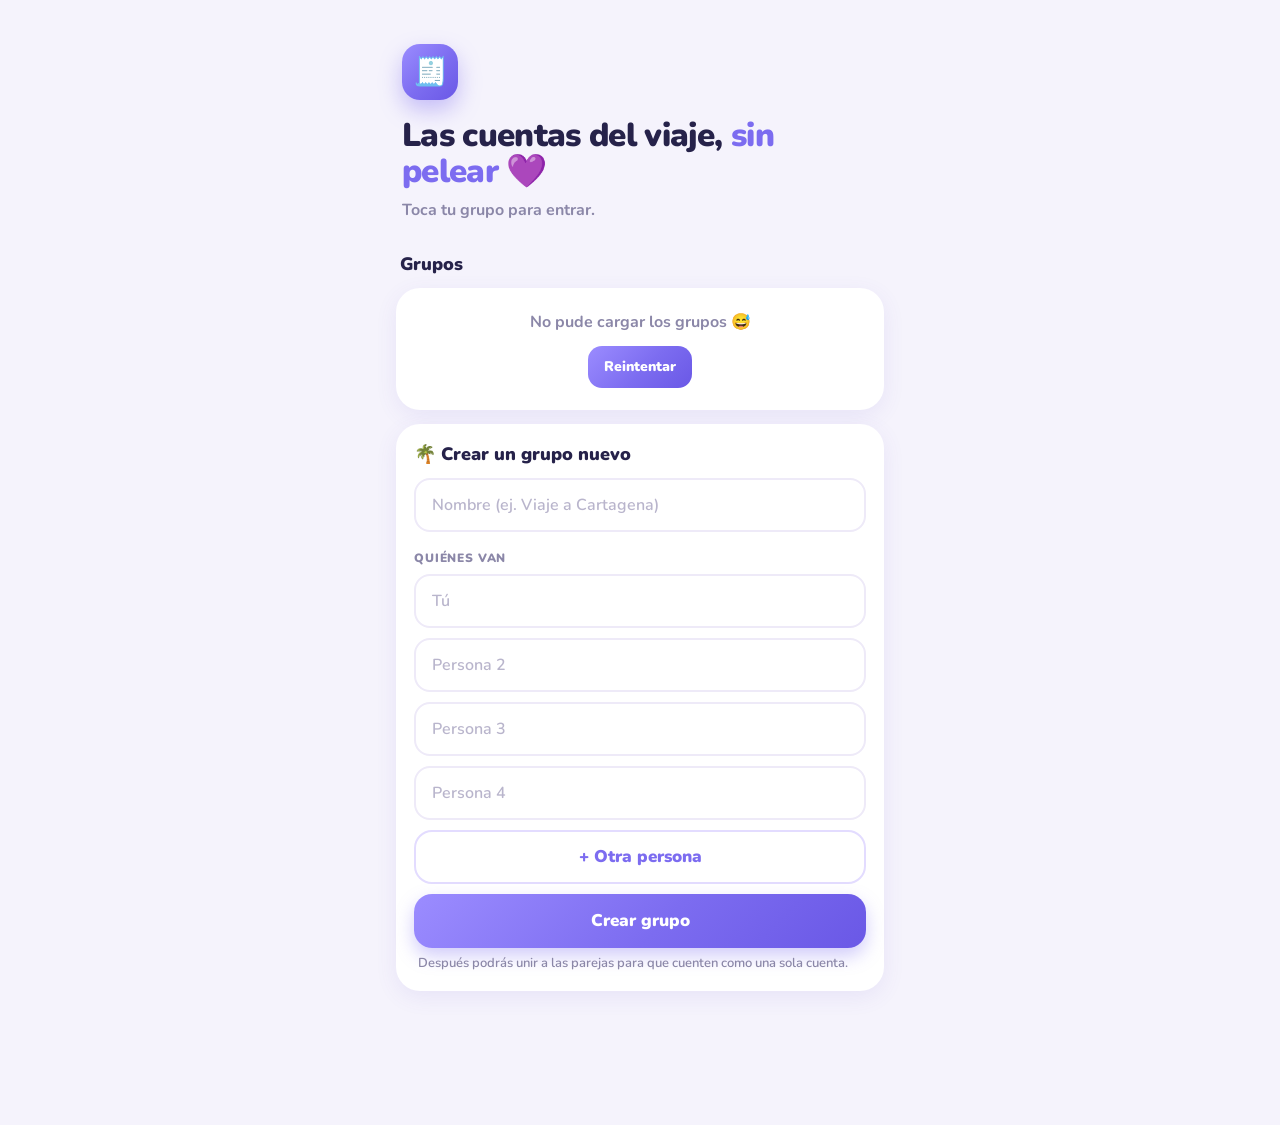
==== commit e265d4d3: "/viaje: lista de grupos en el inicio y arreglo de botones - El inicio muestra todos los grupos para " ====
--- a/viaje/index.html
+++ b/viaje/index.html
@@ -6,6 +6,13 @@
 <meta name="robots" content="noindex, nofollow">
 <meta name="theme-color" content="#f5f3fc">
 <title>Cuentas del viaje</title>
+<link rel="apple-touch-icon" href="icon-180.png">
+<link rel="icon" type="image/png" href="icon-192.png">
+<link rel="manifest" href="manifest.webmanifest">
+<meta name="apple-mobile-web-app-capable" content="yes">
+<meta name="mobile-web-app-capable" content="yes">
+<meta name="apple-mobile-web-app-title" content="Cuentas">
+<meta name="apple-mobile-web-app-status-bar-style" content="default">
 <link rel="preconnect" href="https://fonts.googleapis.com">
 <link rel="preconnect" href="https://fonts.gstatic.com" crossorigin>
 <link href="https://fonts.googleapis.com/css2?family=Nunito:wght@600;700;800;900&display=swap" rel="stylesheet">
@@ -206,16 +213,19 @@
 function byKey(cx,k){for(var i=0;i<cx.U.length;i++)if(cx.U[i].key===k)return cx.U[i];return null;}
 
 /* ---------- inicio ---------- */
+function emG(g){
+  if(/pizza/i.test(g.nombre))return '🍕';
+  var EM=['🌴','🏖️','🎉','🍹','🚗','✈️'],n=0;for(var i=0;i<g.codigo.length;i++)n+=g.codigo.charCodeAt(i);return EM[n%EM.length];
+}
 function home(){
   S.code=null;S.data=null;S.raw='';
-  app.innerHTML='<main class="wrap"><div class="welcome"><div class="logo">🧾</div><h1>Las cuentas del viaje, <span>sin pelear</span> 💜</h1><p>Anoten los gastos desde el cel y la app calcula quién le debe a quién.</p><div class="feats"><div class="feat"><span class="tile" style="background:#ece8ff">💞</span><div><b>Por parejas</b><small>Cada pareja cuenta como una sola cuenta</small></div></div><div class="feat"><span class="tile" style="background:#ffe3ee">📲</span><div><b>Todas desde su cel</b><small>Solo con un link, sin cuentas ni claves</small></div></div><div class="feat"><span class="tile" style="background:#e1f6ea">⚖️</span><div><b>Quién debe a quién</b><small>Los pagos mínimos para quedar a mano</small></div></div></div></div>'+
-  '<div class="card"><h2>🔑 Entrar a un grupo</h2><input id="cod" placeholder="Código (ej. K7M2QX)" maxlength="6" autocapitalize="characters" autocomplete="off"><button class="btn" id="ent">Entrar</button></div>'+
-  '<div class="card"><h2>🌴 Crear un grupo nuevo</h2><input id="gn" placeholder="Nombre (ej. Viaje a Cartagena)" maxlength="60">'+
+  app.innerHTML='<main class="wrap"><div class="welcome"><div class="logo">🧾</div><h1>Las cuentas del viaje, <span>sin pelear</span> 💜</h1><p>Toca tu grupo para entrar.</p></div>'+
+  '<h2 style="margin:6px 4px 12px">Grupos</h2><div id="glist"><div class="card empty" style="padding:22px">Buscando grupos…</div></div>'+
+  '<div class="card" style="margin-top:6px"><h2>🌴 Crear un grupo nuevo</h2><input id="gn" placeholder="Nombre (ej. Viaje a Cartagena)" maxlength="60">'+
   '<label>Quiénes van</label><div id="nm"><input class="pn" placeholder="Tú" maxlength="30"><input class="pn" placeholder="Persona 2" maxlength="30"><input class="pn" placeholder="Persona 3" maxlength="30"><input class="pn" placeholder="Persona 4" maxlength="30"></div>'+
   '<button class="btn ghost" id="addn" style="margin-bottom:10px">+ Otra persona</button><button class="btn" id="crear">Crear grupo</button>'+
-  '<small class="fine">Después podrás unir a las parejas para que cuenten como una sola cuenta.</small></div>'+
-  '<small class="fine" style="text-align:center">Quien tenga el código del grupo puede ver y anotar gastos. No lo compartas por fuera del grupo.</small></main>';
-  document.getElementById('ent').onclick=function(){var c=document.getElementById('cod').value.trim().toUpperCase();if(c.length<4)return toast('Escribe el código del grupo');abrir(c);};
+  '<small class="fine">Después podrás unir a las parejas para que cuenten como una sola cuenta.</small></div></main>';
+  cargarGrupos();
   document.getElementById('addn').onclick=function(){var i=document.createElement('input');i.className='pn';i.placeholder='Otra persona';i.maxLength=30;document.getElementById('nm').appendChild(i);i.focus();};
   document.getElementById('crear').onclick=function(){
     var n=document.getElementById('gn').value.trim();
@@ -225,6 +235,20 @@
     var b=this;b.disabled=true;
     rpc('viaje_crear_grupo',{p_nombre:n,p_miembros:ms}).then(function(r){abrir(r.codigo);}).catch(function(e){b.disabled=false;toast(e.message);});
   };
+}
+function cargarGrupos(){
+  var PAST=['#ffe3ee','#e1ebff','#e1f6ea','#f0e6ff','#fff0d4'];
+  rpc('viaje_listar_grupos').then(function(l){
+    var box=document.getElementById('glist');if(!box||S.code)return;
+    if(!l||!l.length){box.innerHTML='<div class="card empty" style="padding:22px">Aún no hay grupos. Crea el primero 👇</div>';return;}
+    box.innerHTML=l.map(function(g,i){
+      return '<div class="gasto" data-a="entrar" data-c="'+esc(g.codigo)+'"><div class="em" style="background:'+PAST[i%PAST.length]+'">'+emG(g)+'</div><div class="mid"><div class="d">'+esc(g.nombre)+'</div><div class="s">'+esc(g.miembros||'')+'</div></div>'+
+        '<div class="m">'+fmt(g.total)+'<small>'+g.gastos+(g.gastos===1?' gasto':' gastos')+'</small></div></div>';
+    }).join('');
+  }).catch(function(e){
+    var box=document.getElementById('glist');if(!box)return;
+    box.innerHTML='<div class="card empty" style="padding:22px">No pude cargar los grupos 😅<br><button class="btn small" style="margin:12px auto 0" data-a="recargar">Reintentar</button></div>';
+  });
 }
 
 function abrir(code){
@@ -269,7 +293,7 @@
     else pill='🎉 '+(pl?'Ustedes están ':'Estás ')+'a paz y salvo';
   }else pill='👀 Toca <b>Grupo → ¿Quién eres?</b>';
   var avs=cx.U.slice(0,4).map(function(u){return avU(u,36);}).join('');
-  var h='<main class="wrap"><div class="topbar"><button class="rbtn" data-a="salir" aria-label="Salir">←</button><div class="topr"><button class="rbtn" data-a="parejas" aria-label="Parejas">💞</button><button class="rbtn" data-a="invitar" aria-label="Invitar">📲</button></div></div>'+
+  var h='<main class="wrap"><div class="topbar"><button class="rbtn" data-a="salir" aria-label="Ver todos los grupos">←</button><div class="topr"><button class="rbtn" data-a="parejas" aria-label="Parejas">💞</button><button class="rbtn" data-a="invitar" aria-label="Invitar">📲</button></div></div>'+
     '<div class="greet">'+(S.me?'Hola, '+esc(nombre(d,S.me))+' 👋':'Hola 👋')+'</div><div class="gtitle">'+esc(d.grupo.nombre)+'</div>'+
     '<div class="gmeta"><span class="code">'+esc(d.grupo.codigo)+'</span><span>'+esc(sub)+'</span></div>'+
     '<div class="hero2"><div class="havs">'+avs+'</div><div class="hk">Total del viaje</div><div class="htot">'+fmt(total)+'</div><div class="hpill">'+pill+'</div></div>';
@@ -345,7 +369,7 @@
     '<button class="mi" data-a="invitar"><span class="tile">📲</span>Invitar por WhatsApp</button>'+
     '<button class="mi" data-a="parejas"><span class="tile">💞</span>Parejas</button>'+
     '<button class="mi" data-a="yo"><span class="tile">👤</span>¿Quién eres?</button>'+
-    '<button class="mi" data-a="salir"><span class="tile">🚪</span>Salir del grupo</button>');
+    '<button class="mi" data-a="salir"><span class="tile">🚪</span>Ver todos los grupos</button>');
 }
 
 /* ---------- hojas ---------- */
@@ -510,7 +534,11 @@
 document.addEventListener('click',function(e){
   var t=e.target.closest('[data-a]');if(!t)return;
   var a=t.getAttribute('data-a');
-  if(a==='tab'){S.tab=t.getAttribute('data-t');grupo();}
+  if(a==='tab'){S.tab=t.getAttribute('data-t');window.scrollTo(0,0);grupo();}
+  else if(a==='entrar'){abrir(t.getAttribute('data-c'));}
+  else if(a==='recargar'){home();}
+  else if(a==='filtro'){S.filtro=t.getAttribute('data-c');grupo();}
+  else if(a==='grupo'){grupoSheet();}
   else if(a==='nuevo'){nuevoGasto();}
   else if(a==='gasto'){detalle(t.getAttribute('data-id'));}
   else if(a==='cerrar'){cerrarSheet();}
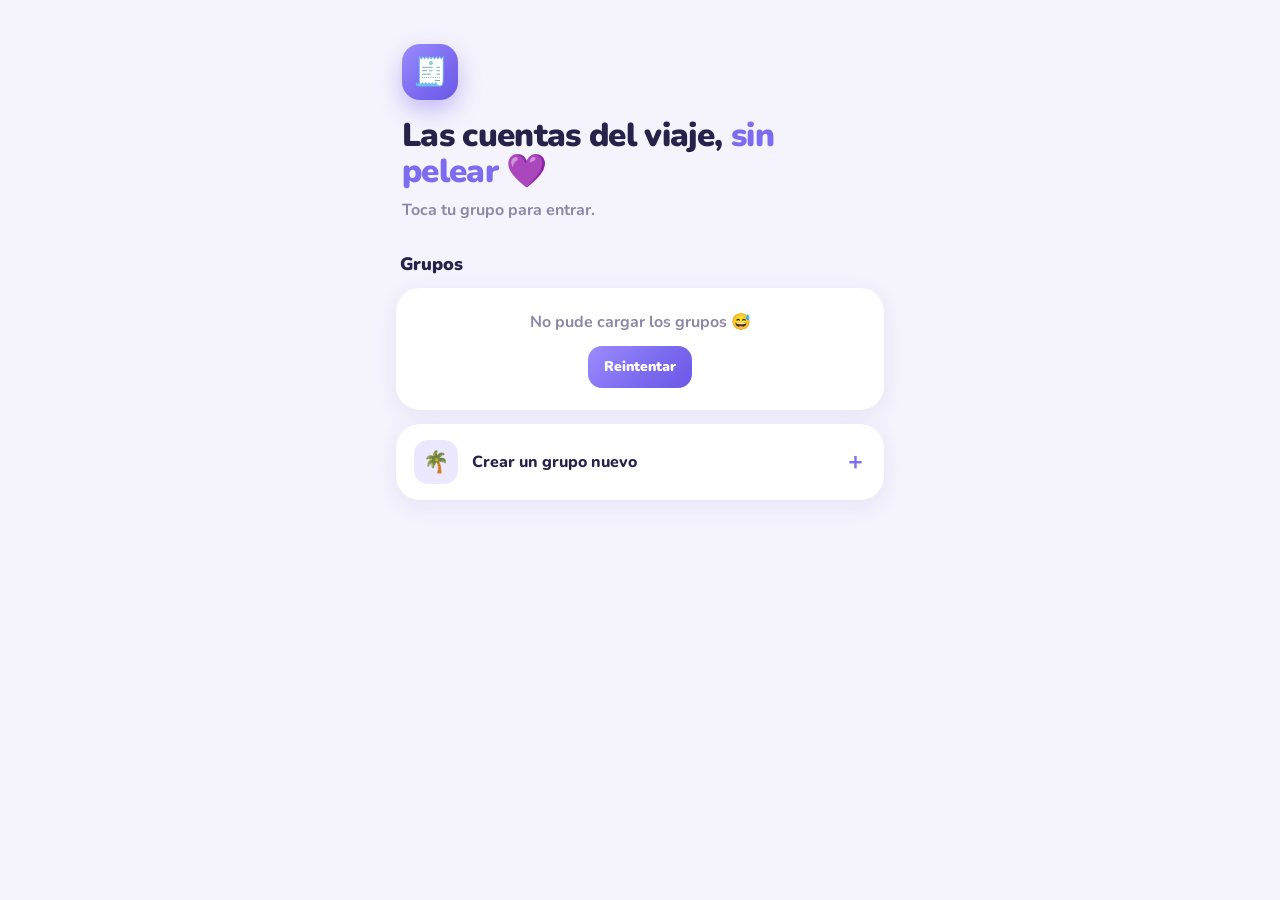
==== commit 0a77b5e6: "/viaje: "Crear un grupo nuevo" desplegable en el inicio Co-Authored-By: Claude Sonnet 5.5 <noreply@a" ====
--- a/viaje/index.html
+++ b/viaje/index.html
@@ -221,10 +221,10 @@
   S.code=null;S.data=null;S.raw='';
   app.innerHTML='<main class="wrap"><div class="welcome"><div class="logo">🧾</div><h1>Las cuentas del viaje, <span>sin pelear</span> 💜</h1><p>Toca tu grupo para entrar.</p></div>'+
   '<h2 style="margin:6px 4px 12px">Grupos</h2><div id="glist"><div class="card empty" style="padding:22px">Buscando grupos…</div></div>'+
-  '<div class="card" style="margin-top:6px"><h2>🌴 Crear un grupo nuevo</h2><input id="gn" placeholder="Nombre (ej. Viaje a Cartagena)" maxlength="60">'+
+  '<div class="card" style="margin-top:6px;padding:4px"><button class="mi" data-a="togglecrear" style="margin:0;background:none"><span class="tile">🌴</span><span style="flex:1">Crear un grupo nuevo</span><span id="chev" style="font-size:22px;color:var(--violet)">＋</span></button><div id="crearbox" style="display:none;padding:6px 14px 14px"><input id="gn" placeholder="Nombre (ej. Viaje a Cartagena)" maxlength="60">'+
   '<label>Quiénes van</label><div id="nm"><input class="pn" placeholder="Tú" maxlength="30"><input class="pn" placeholder="Persona 2" maxlength="30"><input class="pn" placeholder="Persona 3" maxlength="30"><input class="pn" placeholder="Persona 4" maxlength="30"></div>'+
   '<button class="btn ghost" id="addn" style="margin-bottom:10px">+ Otra persona</button><button class="btn" id="crear">Crear grupo</button>'+
-  '<small class="fine">Después podrás unir a las parejas para que cuenten como una sola cuenta.</small></div></main>';
+  '<small class="fine">Después podrás unir a las parejas para que cuenten como una sola cuenta.</small></div></div></main>';
   cargarGrupos();
   document.getElementById('addn').onclick=function(){var i=document.createElement('input');i.className='pn';i.placeholder='Otra persona';i.maxLength=30;document.getElementById('nm').appendChild(i);i.focus();};
   document.getElementById('crear').onclick=function(){
@@ -537,6 +537,7 @@
   if(a==='tab'){S.tab=t.getAttribute('data-t');window.scrollTo(0,0);grupo();}
   else if(a==='entrar'){abrir(t.getAttribute('data-c'));}
   else if(a==='recargar'){home();}
+  else if(a==='togglecrear'){var bx=document.getElementById('crearbox'),ab=bx.style.display==='none';bx.style.display=ab?'block':'none';document.getElementById('chev').textContent=ab?'−':'＋';if(ab){var gn=document.getElementById('gn');setTimeout(function(){gn.focus();bx.scrollIntoView({behavior:'smooth',block:'nearest'});},50);}}
   else if(a==='filtro'){S.filtro=t.getAttribute('data-c');grupo();}
   else if(a==='grupo'){grupoSheet();}
   else if(a==='nuevo'){nuevoGasto();}
